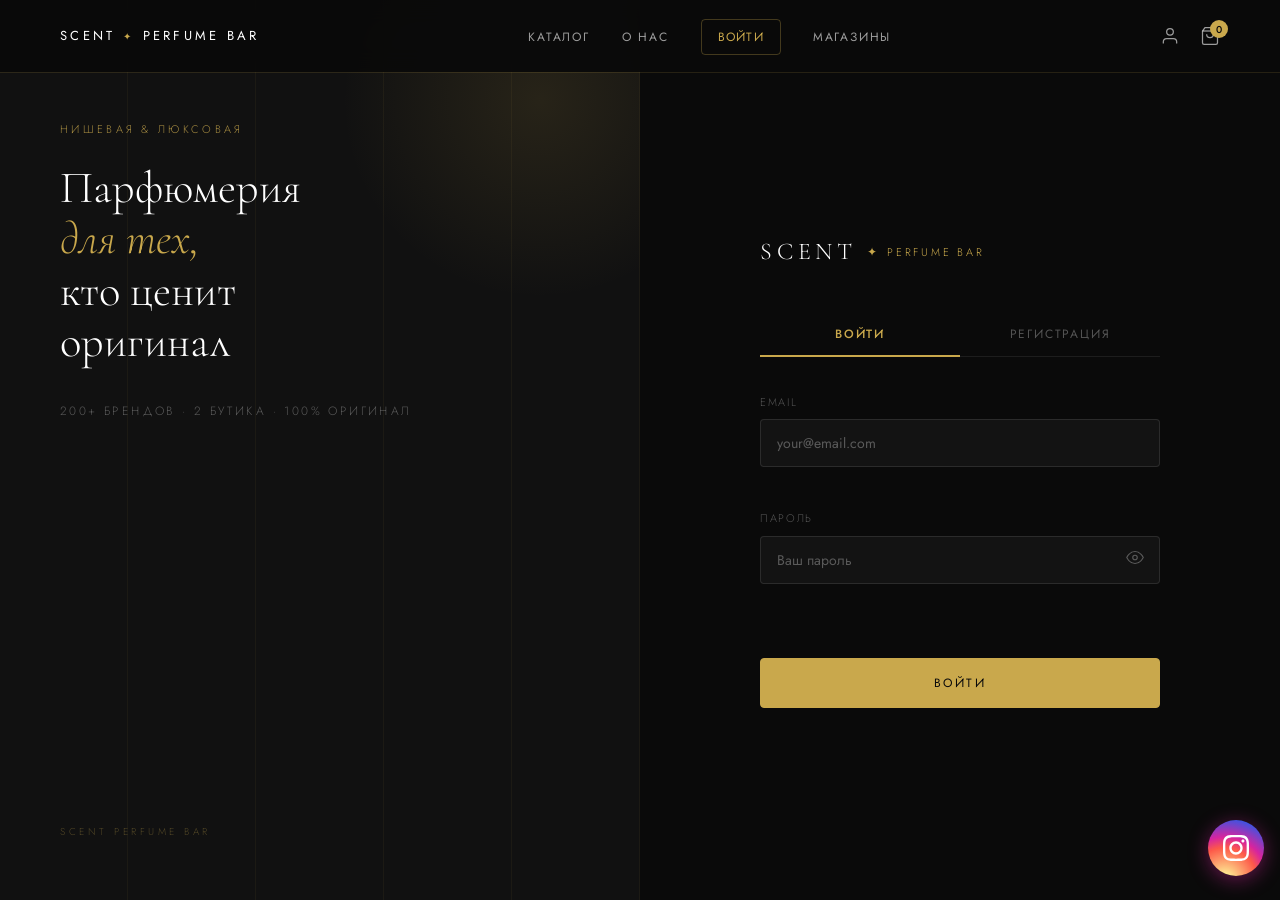
==== scent-perfume/account.html @ 1f299391 "Add files via upload" ====
<!DOCTYPE html>
<html lang="ru">
<head>
  <meta charset="UTF-8" />
  <meta name="viewport" content="width=device-width, initial-scale=1.0" />
  <title>Личный кабинет — Scent Perfume Bar</title>
  <meta name="robots" content="noindex, nofollow" />

  <link rel="icon" type="image/png" href="assets/logo-icon.png" />
  <link rel="icon" type="image/svg+xml" href="assets/favicon.svg" />
  <meta name="theme-color" content="#0a0a0a" />

  <link rel="preconnect" href="https://fonts.googleapis.com" />
  <link rel="preconnect" href="https://fonts.gstatic.com" crossorigin />
  <link href="https://fonts.googleapis.com/css2?family=Cormorant+Garamond:ital,wght@0,300;0,400;0,500;1,300;1,400&family=Jost:wght@200;300;400;500&display=swap" rel="stylesheet" />

  <link rel="stylesheet" href="css/style.css" />
  <link rel="stylesheet" href="css/cart.css" />
  <link rel="stylesheet" href="css/auth.css" />
  <link rel="stylesheet" href="css/insta-float.css" />
  <link rel="stylesheet" href="css/wa-popup.css" />
</head>
<body ontouchstart="">

  <header class="header scrolled" id="header">
        <nav class="nav container">
      <a href="index.html" class="nav__logo">
        <span class="nav__logo-text">SCENT</span>
        <span class="nav__logo-dot">✦</span>
        <span class="nav__logo-text">PERFUME BAR</span>
      </a>
      <ul class="nav__links" id="navLinks">
        <li><a href="catalog.html" class="nav__link">Каталог</a></li>
        <li><a href="index.html#about" class="nav__link">О нас</a></li>
        <li><a href="index.html#stores" class="nav__link">Магазины</a></li>
      </ul>
      <div class="nav__actions">
        <a href="login.html" class="nav__profile" id="navProfile" aria-label="Профиль">
          <svg width="20" height="20" viewBox="0 0 24 24" fill="none" stroke="currentColor" stroke-width="1.5"><path d="M20 21v-2a4 4 0 00-4-4H8a4 4 0 00-4 4v2"/><circle cx="12" cy="7" r="4"/></svg>
        </a>
        <a href="cart.html" class="nav__cart" aria-label="Корзина">
          <svg width="20" height="20" viewBox="0 0 24 24" fill="none" stroke="currentColor" stroke-width="1.5"><path d="M6 2L3 6v14a2 2 0 002 2h14a2 2 0 002-2V6l-3-4z"/><line x1="3" y1="6" x2="21" y2="6"/><path d="M16 10a4 4 0 01-8 0"/></svg>
          <span class="nav__cart-count" id="cartCount">0</span>
        </a>
        <button class="nav__burger" id="navBurger" aria-label="Открыть меню">
          <span></span><span></span><span></span>
        </button>
      </div>
    </nav>
  </header>
  <div class="nav__overlay" id="navOverlay"></div>
  <div class="nav__drawer" id="navDrawer">
    <div class="nav__drawer-handle"></div>
    <ul class="nav__drawer-links">
      <li><a href="catalog.html" class="nav__drawer-link">Каталог</a></li>
      <li><a href="index.html#about" class="nav__drawer-link">О нас</a></li>
      <li><a href="index.html#stores" class="nav__drawer-link">Магазины</a></li>
      <li><a href="login.html" class="nav__drawer-link" id="drawerProfile">Войти</a></li>
      <li><a href="cart.html" class="nav__drawer-link nav__drawer-cart">Корзина <span class="nav__cart-count nav__cart-count--drawer" id="cartCount">0</span></a></li>
    </ul>
  </div>

  <main>
    <section class="page-hero">
      <div class="container">
        <p class="section__eyebrow">Мой профиль</p>
        <h1 class="page-hero__title" id="accountTitle">Личный кабинет</h1>
      </div>
    </section>

    <section class="account-section">
      <div class="container">
        <div class="account-layout">

          <!-- SIDEBAR -->
          <aside class="account-sidebar">
            <div class="account-avatar">
              <div class="account-avatar__icon">
                <svg width="32" height="32" viewBox="0 0 24 24" fill="none" stroke="currentColor" stroke-width="1">
                  <path d="M20 21v-2a4 4 0 00-4-4H8a4 4 0 00-4 4v2"/>
                  <circle cx="12" cy="7" r="4"/>
                </svg>
              </div>
              <div>
                <p class="account-avatar__name" id="sidebarName">...</p>
                <p class="account-avatar__email" id="sidebarEmail">...</p>
              </div>
            </div>

            <nav class="account-nav">
              <button class="account-nav__link account-nav__link--active" data-section="orders">
                <svg width="16" height="16" viewBox="0 0 24 24" fill="none" stroke="currentColor" stroke-width="1.5"><path d="M6 2L3 6v14a2 2 0 002 2h14a2 2 0 002-2V6l-3-4z"/><line x1="3" y1="6" x2="21" y2="6"/><path d="M16 10a4 4 0 01-8 0"/></svg>
                Мои заказы
              </button>
              <button class="account-nav__link" data-section="profile">
                <svg width="16" height="16" viewBox="0 0 24 24" fill="none" stroke="currentColor" stroke-width="1.5"><path d="M20 21v-2a4 4 0 00-4-4H8a4 4 0 00-4 4v2"/><circle cx="12" cy="7" r="4"/></svg>
                Профиль
              </button>
            </nav>

            <button class="account-logout" id="logoutBtn">
              <svg width="16" height="16" viewBox="0 0 24 24" fill="none" stroke="currentColor" stroke-width="1.5"><path d="M9 21H5a2 2 0 01-2-2V5a2 2 0 012-2h4"/><polyline points="16 17 21 12 16 7"/><line x1="21" y1="12" x2="9" y2="12"/></svg>
              Выйти
            </button>
          </aside>

          <!-- MAIN CONTENT -->
          <div class="account-content">

            <!-- ORDERS SECTION -->
            <div class="account-section-block" id="sectionOrders">
              <h2 class="account-section__title">История заказов</h2>
              <div id="ordersList">
                <div class="account-loading">
                  <div class="catalog-loading__spinner"></div>
                  <p>Загружаем заказы...</p>
                </div>
              </div>
            </div>

            <!-- PROFILE SECTION -->
            <div class="account-section-block" id="sectionProfile" style="display:none">
              <h2 class="account-section__title">Личные данные</h2>

              <div class="form-group">
                <label class="form-label" for="profileName">Имя</label>
                <input type="text" id="profileName" class="form-input" maxlength="60" />
              </div>
              <div class="form-group">
                <label class="form-label" for="profilePhone">Телефон</label>
                <input type="tel" id="profilePhone" class="form-input" placeholder="+7 (___) ___-__-__" maxlength="18" />
              </div>
              <div class="form-group">
                <label class="form-label">Email</label>
                <input type="email" id="profileEmail" class="form-input" disabled style="opacity:.5;cursor:not-allowed" />
                <span style="font-size:.75rem;color:var(--white-30);margin-top:4px;display:block">Email нельзя изменить</span>
              </div>

              <span class="form-error" id="profileError" style="margin-bottom:12px;display:block"></span>
              <button class="btn btn--gold" id="saveProfileBtn">Сохранить</button>
              <span class="profile-saved" id="profileSaved" style="display:none">✓ Сохранено</span>
            </div>

          </div>
        </div>
      </div>
    </section>
  </main>

  <footer class="footer">
    <div class="container">
      <div class="footer__bottom">
        <p>© 2025 Scent Perfume Bar · Scent Perfume Bar.</p>
      </div>
    </div>
  </footer>

  <script src="js/body-lock.js"></script>
  <script src="js/api.js"></script>
  <script src="js/main.js"></script>
  <script src="js/auth.js"></script>
  <script src="js/account.js"></script>
  <script src="js/insta-float.js"></script>
  <script src="js/wa-popup.js"></script>
</body>
</html>
---- scent-perfume/css/style.css ----
/* =============================================
   SCENT PERFUME BAR — Main Styles
   Mobile-First | Luxury Dark Theme
   ============================================= */

/* === CSS VARIABLES === */
:root {
  --black: #0a0a0a;
  --black-soft: #111111;
  --black-mid: #1a1a1a;
  --black-light: #242424;
  --gold: #c9a84c;
  --gold-light: #e2c275;
  --gold-pale: #f5e9c8;
  --gold-dim: rgba(201, 168, 76, 0.15);
  --white: #ffffff;
  --white-90: rgba(255,255,255,0.9);
  --white-60: rgba(255,255,255,0.6);
  --white-30: rgba(255,255,255,0.3);
  --white-10: rgba(255,255,255,0.07);

  --font-display: 'Cormorant Garamond', Georgia, serif;
  --font-body: 'Jost', sans-serif;

  --radius-sm: 4px;
  --radius-md: 8px;
  --radius-lg: 16px;

  --transition: 0.4s cubic-bezier(0.25, 0.46, 0.45, 0.94);
  --transition-fast: 0.2s ease;
  --container: 1200px;
  --section-gap: 100px;
}

/* === RESET === */
*, *::before, *::after { 
  box-sizing: border-box; 
  margin: 0; 
  padding: 0; 
  /* Убирает синий/серый фон при клике на мобилках для ВСЕХ элементов */
  -webkit-tap-highlight-color: transparent; 
}
html { scroll-behavior: smooth; font-size: 16px; }
body {
  background: var(--black);
  color: var(--white);
  font-family: var(--font-body);
  font-weight: 300;
  line-height: 1.7;
  overflow-x: hidden;
}
img { max-width: 100%; display: block; }
a { color: inherit; text-decoration: none; }
ul { list-style: none; }
button { background: none; border: none; cursor: pointer; font-family: inherit; outline: none; }

/* === CONTAINER === */
.container {
  width: 100%;
  max-width: var(--container);
  margin: 0 auto;
  padding: 0 20px;
}

/* === SECTION === */
.section { padding: var(--section-gap) 0; }
.section__eyebrow {
  font-family: var(--font-body);
  font-size: 11px;
  letter-spacing: 0.3em;
  text-transform: uppercase;
  color: var(--gold);
  margin-bottom: 16px;
  font-weight: 400;
}
.section__title {
  font-family: var(--font-display);
  font-size: clamp(2rem, 5vw, 3.5rem);
  font-weight: 300;
  line-height: 1.15;
  color: var(--white);
  margin-bottom: 32px;
}
.section__title em {
  font-style: italic;
  color: var(--gold-light);
}
.section__header { text-align: center; margin-bottom: 56px; }
.section__footer { text-align: center; margin-top: 56px; }

/* === REVEAL ANIMATION === */
.reveal {
  opacity: 0;
  transform: translateY(30px);
  transition: opacity 0.7s ease, transform 0.7s ease;
}
.reveal.visible {
  opacity: 1;
  transform: none;
}
/* На мобильных — сразу показываем всё без анимации.
   Это устраняет баг когда кнопки не нажимаются до скролла. */
@media (max-width: 900px) {
  .reveal {
    opacity: 1 !important;
    transform: none !important;
    transition: none !important;
  }
}

/* === BUTTONS === */
.btn {
  display: inline-flex;
  align-items: center;
  gap: 8px;
  padding: 14px 32px;
  font-family: var(--font-body);
  font-size: 13px;
  letter-spacing: 0.15em;
  text-transform: uppercase;
  font-weight: 400;
  border-radius: var(--radius-sm);
  transition: var(--transition);
  white-space: nowrap;
  cursor: pointer;
}
.btn--gold {
  background: var(--gold);
  color: var(--black);
  border: 1px solid var(--gold);
}
.btn--gold:hover {
  background: var(--gold-light);
  border-color: var(--gold-light);
  transform: translateY(-2px);
  box-shadow: 0 8px 32px rgba(201, 168, 76, 0.3);
}
.btn--outline {
  background: transparent;
  color: var(--white);
  border: 1px solid var(--white-30);
}
.btn--outline:hover {
  border-color: var(--gold);
  color: var(--gold);
  transform: translateY(-2px);
}
.btn--sm { padding: 10px 22px; font-size: 11px; }

/* =============================================
   HEADER / NAV
   ============================================= */
.header {
  position: fixed;
  top: 0; left: 0; right: 0;
  z-index: 100;
  transition: background var(--transition), box-shadow var(--transition);
}
.header.scrolled {
  background: rgba(10, 10, 10, 0.95);
  backdrop-filter: blur(12px);
  box-shadow: 0 1px 0 rgba(201, 168, 76, 0.15);
}
.nav {
  display: flex;
  align-items: center;
  justify-content: space-between;
  height: 72px;
  gap: 24px;
}
.nav__logo {
  display: flex;
  align-items: center;
  gap: 8px;
  font-family: var(--font-body);
  font-size: 13px;
  letter-spacing: 0.25em;
  font-weight: 400;
  color: var(--white);
  flex-shrink: 0;
}
.nav__logo-dot { color: var(--gold); font-size: 10px; }

/* Logo image in nav */
.nav__logo__img {
  height: 36px;
  width: auto;
  display: block;
}

.nav__links {
  display: none;
  align-items: center;
  gap: 32px;
  list-style: none;
}
.nav__link {
  font-size: 12px;
  letter-spacing: 0.15em;
  text-transform: uppercase;
  color: var(--white-60);
  transition: color var(--transition-fast);
  font-weight: 400;
}
.nav__link:hover { color: var(--gold); }

/* Nav actions (profile + cart + burger) */
.nav__actions {
  display: flex;
  align-items: center;
  gap: 20px;
}
.nav__profile {
  color: var(--white-60);
  transition: color var(--transition-fast);
  display: flex;
  align-items: center;
  touch-action: manipulation;
}
.nav__profile:hover { color: var(--gold); }
.nav__cart {
  position: relative;
  color: var(--white-60);
  transition: color var(--transition-fast);
  display: flex;
  touch-action: manipulation;
}
.nav__cart:hover { color: var(--gold); }
.nav__cart-count {
  position: absolute;
  top: -6px; right: -8px;
  background: var(--gold);
  color: var(--black);
  font-size: 10px;
  font-weight: 500;
  width: 18px; height: 18px;
  border-radius: 50%;
  display: flex;
  align-items: center;
  justify-content: center;
  transition: transform 0.2s;
}
.nav__cart-count.bump { transform: scale(1.4); }
.nav__cart-count--drawer {
  position: static;
  display: inline-flex;
  margin-left: 8px;
}

/* Burger */
.nav__burger {
  display: flex;
  flex-direction: column;
  gap: 5px;
  padding: 4px;
  touch-action: manipulation;
}
.nav__burger span {
  display: block;
  width: 24px;
  height: 1px;
  background: var(--white);
  transition: var(--transition-fast);
}
.nav__burger.active span:nth-child(1) { transform: rotate(45deg) translate(4px, 4px); }
.nav__burger.active span:nth-child(2) { opacity: 0; }
.nav__burger.active span:nth-child(3) { transform: rotate(-45deg) translate(4px, -4px); }

/* Desktop: show links, hide burger */
@media (min-width: 900px) {
  .nav__links { display: flex; }
  .nav__burger { display: none; }
}

/* ---- Mobile Drawer (снизу) ---- */
.nav__overlay {
  position: fixed;
  inset: 0;
  background: rgba(0,0,0,0.6);
  z-index: 199;
  /* backdrop-filter убран — на iOS вызывал перехват тач-событий даже при pointer-events:none */
}

.nav__drawer {
  position: fixed;
  bottom: 0; left: 0; right: 0;
  background: var(--black-light);
  border-radius: 20px 20px 0 0;
  z-index: 200;
  padding: 12px 24px 40px;
  /* Скрыт по умолчанию — за нижней границей экрана */
  transform: translateY(110%);
  visibility: hidden;
  transition: transform 0.35s cubic-bezier(0.32,0.72,0,1),
              visibility 0s linear 0.35s;
  will-change: transform;
}
.nav__drawer.open {
  transform: translateY(0);
  visibility: visible;
  transition: transform 0.35s cubic-bezier(0.32,0.72,0,1),
              visibility 0s linear 0s;
}

/* Overlay — display:none надёжнее чем visibility:hidden на iOS */
.nav__overlay {
  display: none;
}
.nav__overlay.open {
  display: block;
  animation: overlayFadeIn 0.3s ease forwards;
}
@keyframes overlayFadeIn {
  from { opacity: 0; }
  to   { opacity: 1; }
}

/* Десктоп: всё скрыто */
@media (min-width: 900px) {
  .nav__overlay { display: none !important; }
  .nav__drawer  { display: none !important; }
  .nav__burger  { display: none !important; }
}

/* Мобиль */
@media (max-width: 899px) {
  .nav__links { display: none !important; }
}

.nav__drawer-handle {
  width: 40px; height: 4px;
  background: var(--white-30);
  border-radius: 2px;
  margin: 0 auto 24px;
}
.nav__drawer-links {
  list-style: none;
  display: flex;
  flex-direction: column;
  gap: 0;
}
.nav__drawer-link {
  display: flex;
  align-items: center;
  padding: 14px 0;
  font-size: 17px;
  letter-spacing: 0.06em;
  color: var(--white-60);
  border-bottom: 1px solid rgba(255,255,255,0.06);
  transition: color var(--transition-fast);
  touch-action: manipulation;
}
.nav__drawer-link:hover, .nav__drawer-link:active { color: var(--gold); }
.nav__drawer-cart { color: var(--white); font-weight: 500; border-bottom: none; margin-top: 4px; }

/* =============================================
   HERO
   ============================================= */
.hero {
  position: relative;
  min-height: 100svh;
  display: flex;
  align-items: center;
  overflow: hidden;
}
.hero__bg {
  position: absolute;
  inset: 0;
  background: radial-gradient(ellipse 80% 60% at 60% 40%, #1a1508 0%, var(--black) 70%);
}
.hero__gradient {
  position: absolute;
  inset: 0;
  background: 
    radial-gradient(circle at 20% 80%, rgba(201,168,76,0.05) 0%, transparent 50%),
    radial-gradient(circle at 80% 20%, rgba(201,168,76,0.04) 0%, transparent 40%);
}
.hero__particles {
  position: absolute;
  inset: 0;
  overflow: hidden;
  pointer-events: none; /* частицы не перехватывают тач/клик по кнопкам */
}
.particle {
  position: absolute;
  width: 1px;
  height: 1px;
  background: var(--gold);
  border-radius: 50%;
  opacity: 0;
  animation: floatParticle linear infinite;
}
@keyframes floatParticle {
  0% { opacity: 0; transform: translateY(0) scale(0); }
  10% { opacity: 0.6; transform: translateY(-10px) scale(1); }
  90% { opacity: 0.2; }
  100% { opacity: 0; transform: translateY(-100px) scale(0); }
}
.hero__content {
  position: relative;
  z-index: 2;
  padding-top: 72px;
}
.hero__eyebrow {
  font-size: 11px;
  letter-spacing: 0.35em;
  text-transform: uppercase;
  color: var(--gold);
  font-weight: 400;
  margin-bottom: 24px;
}
.hero__title {
  font-family: var(--font-display);
  font-size: clamp(3rem, 10vw, 7.5rem);
  font-weight: 300;
  line-height: 1.05;
  color: var(--white);
  margin-bottom: 28px;
}
.hero__title em {
  font-style: italic;
  color: var(--gold-light);
  display: block;
}
.hero__subtitle {
  font-size: clamp(0.9rem, 2vw, 1.1rem);
  color: var(--white-60);
  margin-bottom: 48px;
  font-weight: 300;
  max-width: 400px;
}
.hero__actions {
  display: flex;
  flex-wrap: wrap;
  gap: 16px;
  margin-bottom: 64px;
}
.hero__brands {
  display: flex;
  flex-wrap: wrap;
  align-items: center;
  gap: 12px;
  font-size: 11px;
  letter-spacing: 0.2em;
  color: var(--white-30);
  text-transform: uppercase;
}
.hero__brands .dot { color: var(--gold); opacity: 0.5; }

/* Scroll indicator */
.hero__scroll {
  position: absolute;
  bottom: 40px;
  left: 50%;
  transform: translateX(-50%);
  display: flex;
  flex-direction: column;
  align-items: center;
  gap: 12px;
  z-index: 2;
}
.hero__scroll span {
  font-size: 10px;
  letter-spacing: 0.25em;
  text-transform: uppercase;
  color: var(--white-30);
  writing-mode: vertical-rl;
}
.hero__scroll-line {
  width: 1px;
  height: 60px;
  background: linear-gradient(to bottom, var(--gold), transparent);
  animation: scrollLine 2s ease-in-out infinite;
}
@keyframes scrollLine {
  0%, 100% { opacity: 0.3; transform: scaleY(0.6); }
  50% { opacity: 1; transform: scaleY(1); }
}

/* =============================================
   ABOUT
   ============================================= */
.about { background: var(--black-soft); }
.about__grid {
  display: grid;
  grid-template-columns: 1fr;
  gap: 60px;
}
.about__desc {
  font-size: 1.05rem;
  color: var(--white-60);
  margin-bottom: 40px;
  max-width: 500px;
}
.about__stats {
  display: flex;
  gap: 40px;
}
.about__stat strong {
  display: block;
  font-family: var(--font-display);
  font-size: 2.5rem;
  font-weight: 300;
  color: var(--gold-light);
  line-height: 1;
}
.about__stat span {
  font-size: 12px;
  letter-spacing: 0.15em;
  text-transform: uppercase;
  color: var(--white-30);
}
.about__visual {
  display: flex;
  flex-direction: column;
  gap: 16px;
}
.about__card {
  background: var(--black-mid);
  border: 1px solid rgba(201,168,76,0.1);
  border-radius: var(--radius-md);
  padding: 28px;
  transition: var(--transition);
  position: relative;
  overflow: hidden;
}
.about__card::before {
  content: '';
  position: absolute;
  top: 0; left: 0;
  width: 2px; height: 100%;
  background: var(--gold);
  opacity: 0;
  transition: opacity var(--transition);
}
.about__card:hover { border-color: rgba(201,168,76,0.25); transform: translateX(4px); }
.about__card:hover::before { opacity: 1; }
.about__card-icon {
  font-size: 20px;
  color: var(--gold);
  margin-bottom: 12px;
  display: block;
}
.about__card h3 {
  font-family: var(--font-display);
  font-size: 1.3rem;
  font-weight: 400;
  color: var(--white);
  margin-bottom: 8px;
}
.about__card p { font-size: 0.9rem; color: var(--white-60); line-height: 1.6; }

@media (min-width: 900px) {
  .about__grid { grid-template-columns: 1fr 1fr; align-items: center; }
}

/* =============================================
   CATALOG PREVIEW
   ============================================= */
.catalog-preview { background: var(--black); }
.catalog-tabs {
  display: flex;
  justify-content: center;
  gap: 8px;
  margin-bottom: 48px;
  flex-wrap: wrap;
}
.tab-btn {
  padding: 10px 28px;
  font-size: 12px;
  letter-spacing: 0.15em;
  text-transform: uppercase;
  color: var(--white-60);
  border: 1px solid var(--white-10);
  border-radius: var(--radius-sm);
  transition: var(--transition-fast);
}
.tab-btn:hover { color: var(--gold); border-color: rgba(201,168,76,0.3); }
.tab-btn--active {
  background: var(--gold);
  color: var(--black);
  border-color: var(--gold);
}

/* Product grid */
.products__grid {
  display: grid;
  grid-template-columns: repeat(auto-fill, minmax(260px, 1fr));
  gap: 24px;
}

/* Product Card */
.product__card {
  background: var(--black-mid);
  border: 1px solid rgba(255,255,255,0.06);
  border-radius: var(--radius-md);
  overflow: hidden;
  transition: var(--transition);
  cursor: pointer;
}
.product__card:hover {
  border-color: rgba(201,168,76,0.25);
  transform: translateY(-6px);
  box-shadow: 0 20px 60px rgba(0,0,0,0.5);
}
.product__image-wrap {
  position: relative;
  aspect-ratio: 3/4;
  background: var(--black-light);
  overflow: hidden;
}
.product__image-wrap img {
  width: 100%; height: 100%;
  object-fit: cover;
  transition: transform 0.6s ease;
}
.product__card:hover .product__image-wrap img { transform: scale(1.05); }
.product__badge {
  position: absolute;
  top: 14px; left: 14px;
  background: var(--gold);
  color: var(--black);
  font-size: 9px;
  letter-spacing: 0.15em;
  text-transform: uppercase;
  padding: 4px 10px;
  border-radius: 2px;
  font-weight: 500;
}
.product__placeholder {
  width: 100%; height: 100%;
  display: flex;
  flex-direction: column;
  align-items: center;
  justify-content: center;
  gap: 12px;
  color: var(--white-30);
}
.product__placeholder svg { opacity: 0.3; }
.product__placeholder span { font-size: 11px; letter-spacing: 0.2em; }
.product__info { padding: 20px; }
.product__brand {
  font-size: 10px;
  letter-spacing: 0.25em;
  text-transform: uppercase;
  color: var(--gold);
  margin-bottom: 6px;
}
.product__name {
  font-family: var(--font-display);
  font-size: 1.25rem;
  font-weight: 400;
  color: var(--white);
  margin-bottom: 8px;
  line-height: 1.3;
}
.product__notes {
  font-size: 0.8rem;
  color: var(--white-30);
  margin-bottom: 16px;
  font-style: italic;
}
.product__footer {
  display: flex;
  align-items: center;
  justify-content: space-between;
  gap: 12px;
}
.product__price {
  font-family: var(--font-display);
  font-size: 1.5rem;
  font-weight: 300;
  color: var(--gold-light);
}
.product__price span {
  font-size: 0.75rem;
  color: var(--white-30);
  font-family: var(--font-body);
  font-weight: 300;
}
.product__order-btn {
  padding: 10px 20px;
  font-size: 11px;
  letter-spacing: 0.12em;
  text-transform: uppercase;
  background: var(--gold-dim);
  color: var(--gold-light);
  border: 1px solid rgba(201,168,76,0.3);
  border-radius: var(--radius-sm);
  transition: var(--transition-fast);
  white-space: nowrap;
  cursor: pointer;
  font-family: var(--font-body);
}
.product__order-btn:hover {
  background: var(--gold);
  color: var(--black);
  border-color: var(--gold);
}

/* =============================================
   STORES
   ============================================= */
.stores { background: var(--black-soft); }
.stores__grid {
  display: grid;
  grid-template-columns: 1fr;
  gap: 24px;
}
.store__card {
  background: var(--black-mid);
  border: 1px solid rgba(201,168,76,0.1);
  border-radius: var(--radius-lg);
  padding: 40px;
  display: flex;
  gap: 32px;
  transition: var(--transition);
}
.store__card:hover {
  border-color: rgba(201,168,76,0.3);
  box-shadow: 0 0 60px rgba(201,168,76,0.05);
}
.store__number {
  font-family: var(--font-display);
  font-size: 4rem;
  font-weight: 300;
  color: rgba(201,168,76,0.15);
  line-height: 1;
  flex-shrink: 0;
  min-width: 60px;
}
.store__name {
  font-family: var(--font-display);
  font-size: 1.8rem;
  font-weight: 400;
  color: var(--white);
  margin-bottom: 4px;
}
.store__city {
  font-size: 11px;
  letter-spacing: 0.25em;
  text-transform: uppercase;
  color: var(--gold);
  margin-bottom: 24px;
}
.store__details {
  display: flex;
  flex-direction: column;
  gap: 14px;
  margin-bottom: 28px;
}
.store__details li {
  display: flex;
  align-items: flex-start;
  gap: 10px;
  font-size: 0.9rem;
  color: var(--white-60);
}
.store__details li svg {
  flex-shrink: 0;
  color: var(--gold);
  margin-top: 2px;
}
.store__details a:hover { color: var(--gold); }
.store__actions { display: flex; gap: 12px; flex-wrap: wrap; }

@media (min-width: 768px) {
  .stores__grid { grid-template-columns: 1fr 1fr; }
}

/* =============================================
   DELIVERY
   ============================================= */
.delivery {
  background: var(--black);
  border-top: 1px solid rgba(201,168,76,0.08);
  border-bottom: 1px solid rgba(201,168,76,0.08);
}
.delivery__inner {
  display: flex;
  flex-direction: column;
  gap: 48px;
  align-items: flex-start;
}
.delivery__text p {
  color: var(--white-60);
  max-width: 460px;
  margin-bottom: 32px;
}
.delivery__carriers {
  display: flex;
  gap: 32px;
  flex-wrap: wrap;
}
.carrier {
  display: flex;
  flex-direction: column;
  gap: 4px;
}
.carrier__name {
  font-family: var(--font-display);
  font-size: 1.5rem;
  font-weight: 300;
  color: var(--gold-light);
}
.carrier__desc {
  font-size: 11px;
  letter-spacing: 0.1em;
  color: var(--white-30);
  text-transform: uppercase;
}

@media (min-width: 768px) {
  .delivery__inner { flex-direction: row; align-items: center; justify-content: space-between; }
}

/* =============================================
   CONTACTS
   ============================================= */
.contacts { background: var(--black-soft); }
.contacts__grid {
  display: grid;
  grid-template-columns: 1fr;
  gap: 32px;
  max-width: 800px;
  margin: 0 auto;
}
.contact__block {
  background: var(--black-mid);
  border: 1px solid rgba(201,168,76,0.1);
  border-radius: var(--radius-lg);
  padding: 40px;
  text-align: center;
  transition: var(--transition);
}
.contact__block:hover { border-color: rgba(201,168,76,0.3); }
.contact__label {
  font-size: 11px;
  letter-spacing: 0.2em;
  text-transform: uppercase;
  color: var(--gold);
  margin-bottom: 16px;
}
.contact__phone {
  display: block;
  font-family: var(--font-display);
  font-size: 2rem;
  font-weight: 300;
  color: var(--white);
  margin-bottom: 24px;
  transition: color var(--transition-fast);
}
.contact__phone:hover { color: var(--gold-light); }
.contact__links {
  display: flex;
  gap: 16px;
  justify-content: center;
}
.contact__icon-link {
  display: flex;
  align-items: center;
  gap: 8px;
  font-size: 12px;
  letter-spacing: 0.1em;
  text-transform: uppercase;
  color: var(--white-60);
  padding: 10px 20px;
  border: 1px solid var(--white-10);
  border-radius: var(--radius-sm);
  transition: var(--transition-fast);
}
.contact__icon-link:hover {
  color: var(--gold);
  border-color: rgba(201,168,76,0.3);
}

@media (min-width: 600px) {
  .contacts__grid { grid-template-columns: 1fr 1fr; }
}

/* =============================================
   FOOTER
   ============================================= */
.footer {
  background: var(--black-soft);
  border-top: 1px solid rgba(201,168,76,0.1);
  padding: 56px 0 32px;
}
.footer__top {
  display: flex;
  flex-direction: column;
  gap: 32px;
  margin-bottom: 48px;
}
.footer__logo {
  font-family: var(--font-body);
  font-size: 14px;
  letter-spacing: 0.25em;
  color: var(--white);
  margin-bottom: 8px;
}
.footer__tagline {
  font-size: 11px;
  letter-spacing: 0.15em;
  color: var(--white-30);
  text-transform: uppercase;
}
.footer__nav {
  display: flex;
  gap: 24px;
  flex-wrap: wrap;
}
.footer__nav a {
  font-size: 12px;
  letter-spacing: 0.12em;
  text-transform: uppercase;
  color: var(--white-30);
  transition: color var(--transition-fast);
}
.footer__nav a:hover { color: var(--gold); }
.footer__bottom {
  display: flex;
  flex-direction: column;
  gap: 4px;
  padding-top: 24px;
  border-top: 1px solid rgba(255,255,255,0.05);
}
.footer__bottom p {
  font-size: 11px;
  color: var(--white-30);
}

@media (min-width: 600px) {
  .footer__top { flex-direction: row; align-items: center; justify-content: space-between; }
  .footer__bottom { flex-direction: row; justify-content: space-between; }
}

/* =============================================
   FLOATING WHATSAPP
   ============================================= */
.whatsapp-float {
  position: fixed;
  bottom: 28px;
  right: 20px;
  z-index: 999;
  width: 56px;
  height: 56px;
  background: #25d366;
  border-radius: 50%;
  display: flex;
  align-items: center;
  justify-content: center;
  color: white;
  box-shadow: 0 4px 20px rgba(37, 211, 102, 0.4);
  transition: var(--transition);
}
.whatsapp-float:hover {
  transform: scale(1.1);
  box-shadow: 0 8px 32px rgba(37, 211, 102, 0.5);
}

/* =============================================
   MOBILE OPTIMIZATIONS
   ============================================= */

/* --- Touch improvements for ALL interactive elements --- */
a, button, [role="button"], input, select, textarea, label {
  -webkit-tap-highlight-color: transparent;
  touch-action: manipulation;
}
.btn {
  min-height: 44px;
  touch-action: manipulation;
}

/* --- Small phones (≤480px) --- */
@media (max-width: 480px) {
  :root { --section-gap: 64px; }

  /* Hero */
  .hero__title { font-size: clamp(2.6rem, 13vw, 4rem); }
  .hero__subtitle { font-size: 0.9rem; }
  .hero__actions { flex-direction: column; gap: 12px; }
  .hero__actions .btn { width: 100%; justify-content: center; min-height: 52px; font-size: 12px; }
  .hero__brands { gap: 8px; font-size: 10px; }

  /* About */
  .about__stats { gap: 24px; }
  .about__stat strong { font-size: 2rem; }
  .about__card { padding: 20px; }

  /* Catalog preview */
  .catalog-tabs { gap: 6px; }
  .tab-btn { padding: 8px 16px; font-size: 11px; }
  .products__grid { grid-template-columns: repeat(2, 1fr); gap: 10px; }
  .product__info { padding: 12px; }
  .product__name { font-size: 0.95rem; line-height: 1.2; }
  .product__brand { font-size: 9px; }
  .product__notes { display: none; }
  .product__footer { flex-direction: column; align-items: stretch; gap: 8px; }
  .product__order-btn { width: 100%; text-align: center; justify-content: center; min-height: 40px; }
  .product__price { font-size: 1.2rem; }

  /* Stores */
  .store__card { flex-direction: column; gap: 12px; padding: 24px 20px; }
  .store__number { font-size: 2.5rem; min-width: auto; }
  .store__name { font-size: 1.5rem; }
  .store__actions { gap: 8px; }
  .store__actions .btn { flex: 1; justify-content: center; font-size: 11px; padding: 10px 12px; }

  /* Contacts */
  .contact__block { padding: 28px 20px; }
  .contact__phone { font-size: 1.6rem; }
  .contact__links { flex-direction: column; gap: 10px; }
  .contact__icon-link { justify-content: center; width: 100%; min-height: 48px; }

  /* Footer */
  .footer__nav { gap: 16px; }
  .section__title { font-size: clamp(1.8rem, 9vw, 2.8rem); }
}

/* --- Medium phones (481–599px) --- */
@media (min-width: 481px) and (max-width: 599px) {
  .products__grid { grid-template-columns: repeat(2, 1fr); gap: 14px; }
  .store__card { padding: 28px; }
  .hero__actions .btn { min-height: 50px; }
}

/* --- Tablet (600–899px) --- */
@media (min-width: 600px) and (max-width: 899px) {
  .products__grid { grid-template-columns: repeat(2, 1fr); }
  .hero__title { font-size: clamp(3.5rem, 8vw, 6rem); }
  .store__card { padding: 32px; }
}

/* =============================================
   SCROLLBAR
   ============================================= */
::-webkit-scrollbar { width: 4px; }
::-webkit-scrollbar-track { background: var(--black); }
::-webkit-scrollbar-thumb { background: rgba(201,168,76,0.3); border-radius: 2px; }
::-webkit-scrollbar-thumb:hover { background: var(--gold); }

/* =============================================
   SELECTION
   ============================================= */
::selection { background: rgba(201,168,76,0.25); color: var(--white); }
---- scent-perfume/css/cart.css ----
/* =============================================
   CART & CHECKOUT STYLES
   ============================================= */

/* Reuse page-hero from catalog */
.page-hero {
  padding: 120px 0 56px;
  background: var(--black-soft);
  border-bottom: 1px solid rgba(201,168,76,0.08);
}
.page-hero__title {
  font-family: var(--font-display);
  font-size: clamp(2.2rem, 6vw, 4rem);
  font-weight: 300;
  color: var(--white);
  margin-bottom: 12px;
  line-height: 1.1;
}
.page-hero__sub {
  font-size: 0.9rem;
  color: var(--white-60);
}

/* =============================================
   CART SECTION
   ============================================= */
.cart-section { padding: 48px 0 100px; }

.cart-layout {
  display: grid;
  grid-template-columns: 1fr;
  gap: 32px;
  align-items: start;
}
@media (min-width: 900px) {
  .cart-layout { grid-template-columns: 1fr 360px; }
}

/* =============================================
   CART EMPTY
   ============================================= */
.cart-empty {
  text-align: center;
  padding: 100px 20px;
}
.cart-empty__icon {
  font-size: 3rem;
  color: var(--gold);
  margin-bottom: 24px;
  display: block;
  animation: pulse 3s ease-in-out infinite;
}
@keyframes pulse {
  0%, 100% { opacity: 0.4; transform: scale(1); }
  50% { opacity: 1; transform: scale(1.1); }
}
.cart-empty h2 {
  font-family: var(--font-display);
  font-size: 2rem;
  font-weight: 300;
  color: var(--white);
  margin-bottom: 12px;
}
.cart-empty p {
  color: var(--white-60);
  margin-bottom: 32px;
}

/* =============================================
   CART ITEMS
   ============================================= */
.cart-items {
  display: flex;
  flex-direction: column;
  gap: 1px;
  background: rgba(201,168,76,0.06);
  border: 1px solid rgba(201,168,76,0.1);
  border-radius: var(--radius-lg);
  overflow: hidden;
}

.cart-item {
  display: grid;
  grid-template-columns: 80px 1fr auto;
  gap: 20px;
  align-items: center;
  padding: 20px 24px;
  background: var(--black-mid);
  transition: background var(--transition-fast);
}
.cart-item:hover { background: var(--black-light); }

.cart-item__img {
  width: 80px;
  height: 80px;
  border-radius: var(--radius-sm);
  overflow: hidden;
  background: var(--black-light);
  flex-shrink: 0;
}
.cart-item__img img {
  width: 100%; height: 100%;
  object-fit: cover;
}
.cart-item__img-placeholder {
  width: 100%; height: 100%;
  display: flex;
  align-items: center;
  justify-content: center;
  color: var(--white-30);
  font-size: 20px;
}

.cart-item__info { min-width: 0; }
.cart-item__brand {
  font-size: 10px;
  letter-spacing: 0.2em;
  text-transform: uppercase;
  color: var(--gold);
  margin-bottom: 4px;
}
.cart-item__name {
  font-family: var(--font-display);
  font-size: 1.15rem;
  font-weight: 400;
  color: var(--white);
  margin-bottom: 4px;
  white-space: nowrap;
  overflow: hidden;
  text-overflow: ellipsis;
}
.cart-item__volume {
  font-size: 0.8rem;
  color: var(--white-30);
}

.cart-item__controls {
  display: flex;
  flex-direction: column;
  align-items: flex-end;
  gap: 12px;
  flex-shrink: 0;
}
.cart-item__price {
  font-family: var(--font-display);
  font-size: 1.3rem;
  font-weight: 300;
  color: var(--gold-light);
  white-space: nowrap;
}
.cart-item__qty {
  display: flex;
  align-items: center;
  gap: 0;
  border: 1px solid rgba(255,255,255,0.1);
  border-radius: var(--radius-sm);
  overflow: hidden;
}
.qty-btn {
  width: 32px; height: 32px;
  display: flex;
  align-items: center;
  justify-content: center;
  font-size: 18px;
  color: var(--white-60);
  transition: var(--transition-fast);
  font-family: var(--font-body);
}
.qty-btn:hover { background: rgba(201,168,76,0.15); color: var(--gold); }
.qty-value {
  width: 36px;
  text-align: center;
  font-size: 14px;
  color: var(--white);
  border-left: 1px solid rgba(255,255,255,0.08);
  border-right: 1px solid rgba(255,255,255,0.08);
  padding: 6px 0;
  font-family: var(--font-body);
}
.cart-item__remove {
  font-size: 11px;
  letter-spacing: 0.1em;
  text-transform: uppercase;
  color: var(--white-30);
  transition: color var(--transition-fast);
  cursor: pointer;
}
.cart-item__remove:hover { color: #e57373; }

@media (max-width: 480px) {
  .cart-item {
    grid-template-columns: 64px 1fr;
    grid-template-rows: auto auto;
    gap: 12px;
    padding: 16px;
  }
  .cart-item__img { width: 64px; height: 64px; }
  .cart-item__controls {
    grid-column: 1 / -1;
    flex-direction: row;
    justify-content: space-between;
    align-items: center;
  }
}

/* =============================================
   CART SUMMARY
   ============================================= */
.cart-summary {
  background: var(--black-mid);
  border: 1px solid rgba(201,168,76,0.12);
  border-radius: var(--radius-lg);
  padding: 32px;
  position: sticky;
  top: 88px;
}
.cart-summary__title {
  font-family: var(--font-display);
  font-size: 1.6rem;
  font-weight: 300;
  color: var(--white);
  margin-bottom: 24px;
  padding-bottom: 20px;
  border-bottom: 1px solid rgba(255,255,255,0.06);
}
.cart-summary__lines {
  display: flex;
  flex-direction: column;
  gap: 10px;
  margin-bottom: 20px;
}
.summary-line {
  display: flex;
  justify-content: space-between;
  align-items: flex-start;
  gap: 12px;
  font-size: 0.875rem;
  color: var(--white-60);
}
.summary-line span:last-child {
  color: var(--white);
  white-space: nowrap;
  font-family: var(--font-display);
  font-size: 1rem;
  font-weight: 300;
}
.cart-summary__total {
  display: flex;
  justify-content: space-between;
  align-items: baseline;
  padding: 20px 0;
  border-top: 1px solid rgba(201,168,76,0.15);
  border-bottom: 1px solid rgba(201,168,76,0.15);
  margin-bottom: 20px;
  font-size: 0.9rem;
  letter-spacing: 0.1em;
  text-transform: uppercase;
  color: var(--white-60);
}
.cart-summary__total span:last-child {
  font-family: var(--font-display);
  font-size: 1.8rem;
  font-weight: 300;
  color: var(--gold-light);
  text-transform: none;
  letter-spacing: 0;
}
.cart-summary__note {
  font-size: 0.8rem;
  color: var(--white-30);
  margin-bottom: 24px;
  line-height: 1.5;
}
.cart-summary__btn {
  width: 100%;
  justify-content: center;
  margin-bottom: 12px;
}
.cart-summary__clear {
  width: 100%;
  text-align: center;
  font-size: 11px;
  letter-spacing: 0.1em;
  text-transform: uppercase;
  color: var(--white-30);
  padding: 8px;
  margin-top: 8px;
  transition: color var(--transition-fast);
  cursor: pointer;
  font-family: var(--font-body);
}
.cart-summary__clear:hover { color: #e57373; }

/* =============================================
   CHECKOUT
   ============================================= */
.checkout-section { padding: 48px 0 100px; }

/* Steps indicator */
.checkout-steps {
  display: flex;
  align-items: center;
  justify-content: center;
  gap: 0;
  margin-bottom: 48px;
  flex-wrap: nowrap;
}
.checkout-step {
  display: flex;
  flex-direction: column;
  align-items: center;
  gap: 6px;
  opacity: 0.3;
  transition: opacity var(--transition);
}
.checkout-step--active { opacity: 1; }
.checkout-step--done { opacity: 0.7; }
.step-num {
  width: 36px; height: 36px;
  border: 1px solid rgba(201,168,76,0.3);
  border-radius: 50%;
  display: flex;
  align-items: center;
  justify-content: center;
  font-size: 13px;
  color: var(--white-60);
  font-family: var(--font-body);
}
.checkout-step--active .step-num {
  background: var(--gold);
  border-color: var(--gold);
  color: var(--black);
  font-weight: 500;
}
.checkout-step--done .step-num {
  background: rgba(201,168,76,0.15);
  border-color: var(--gold);
  color: var(--gold);
}
.step-label {
  font-size: 11px;
  letter-spacing: 0.1em;
  text-transform: uppercase;
  color: var(--white-30);
}
.checkout-step--active .step-label { color: var(--gold); }
.checkout-step__line {
  flex: 1;
  height: 1px;
  background: rgba(201,168,76,0.15);
  min-width: 40px;
  max-width: 80px;
  margin-bottom: 22px;
}

/* Layout */
.checkout-layout {
  display: grid;
  grid-template-columns: 1fr;
  gap: 32px;
  align-items: start;
}
@media (min-width: 900px) {
  .checkout-layout { grid-template-columns: 1fr 360px; }
}

/* Form wrap */
.checkout-form-wrap {
  background: var(--black-mid);
  border: 1px solid rgba(201,168,76,0.1);
  border-radius: var(--radius-lg);
  padding: 40px;
}
.checkout-step-form__title {
  font-family: var(--font-display);
  font-size: 1.8rem;
  font-weight: 300;
  color: var(--white);
  margin-bottom: 32px;
}

/* Form elements */
.form-group {
  margin-bottom: 24px;
}
.form-label {
  display: block;
  font-size: 11px;
  letter-spacing: 0.2em;
  text-transform: uppercase;
  color: var(--gold);
  margin-bottom: 10px;
  font-weight: 400;
}
.req { color: rgba(201,168,76,0.5); }
.form-input {
  width: 100%;
  font-size: 16px; /* prevents iOS auto-zoom */
  background: var(--black-light);
  border: 1px solid rgba(255,255,255,0.08);
  border-radius: var(--radius-sm);
  padding: 14px 16px;
  color: var(--white);
  font-family: var(--font-body);
  font-size: 0.95rem;
  font-weight: 300;
  outline: none;
  transition: border-color var(--transition-fast);
  -webkit-appearance: none;
  appearance: none;
}
.form-input::placeholder { color: var(--white-30); }
.form-input:focus { border-color: rgba(201,168,76,0.5); }
.form-input.error { border-color: #e57373; }
.form-textarea { resize: vertical; min-height: 90px; }

.form-error {
  display: block;
  font-size: 12px;
  color: #e57373;
  margin-top: 6px;
  min-height: 16px;
}
.form-next-btn { width: 100%; justify-content: center; margin-top: 8px; }
.form-row {
  display: flex;
  gap: 12px;
  margin-top: 8px;
}
.form-row .btn { flex: 1; justify-content: center; }

/* Delivery options */
.delivery-options {
  display: flex;
  flex-direction: column;
  gap: 12px;
  margin-bottom: 28px;
}
.delivery-option input { display: none; }
.delivery-option__card {
  display: flex;
  align-items: center;
  gap: 16px;
  padding: 18px 20px;
  border: 1px solid rgba(255,255,255,0.08);
  border-radius: var(--radius-md);
  cursor: pointer;
  transition: var(--transition-fast);
}
.delivery-option__card:hover { border-color: rgba(201,168,76,0.3); }
.delivery-option input:checked + .delivery-option__card {
  border-color: var(--gold);
  background: var(--gold-dim);
}
.delivery-option__icon {
  color: var(--gold);
  flex-shrink: 0;
}
.delivery-option__card strong {
  display: block;
  font-size: 0.95rem;
  color: var(--white);
  margin-bottom: 2px;
  font-weight: 400;
}
.delivery-option__card p {
  font-size: 0.8rem;
  color: var(--white-30);
}

/* Store select */
.store-select {
  display: flex;
  flex-direction: column;
  gap: 10px;
}
.store-select__opt {
  display: flex;
  align-items: center;
  gap: 12px;
  cursor: pointer;
  font-size: 0.9rem;
  color: var(--white-60);
}
.store-select__opt input { accent-color: var(--gold); width: 16px; height: 16px; }

/* Checkout summary */
.checkout-summary {
  background: var(--black-mid);
  border: 1px solid rgba(201,168,76,0.12);
  border-radius: var(--radius-lg);
  padding: 32px;
  position: sticky;
  top: 88px;
}
.checkout-summary-item {
  display: flex;
  justify-content: space-between;
  align-items: flex-start;
  gap: 12px;
  padding: 12px 0;
  border-bottom: 1px solid rgba(255,255,255,0.05);
  font-size: 0.875rem;
}
.checkout-summary-item__name {
  color: var(--white-60);
  line-height: 1.4;
}
.checkout-summary-item__name small {
  display: block;
  font-size: 0.75rem;
  color: var(--white-30);
  margin-top: 2px;
}
.checkout-summary-item__price {
  font-family: var(--font-display);
  font-size: 1rem;
  font-weight: 300;
  color: var(--white);
  white-space: nowrap;
}

/* Success state */
.checkout-success {
  text-align: center;
  padding: 20px 0;
}
.success-icon {
  font-size: 3.5rem;
  color: var(--gold);
  margin-bottom: 24px;
  animation: successPop 0.5s cubic-bezier(0.34, 1.56, 0.64, 1) forwards;
}
@keyframes successPop {
  from { transform: scale(0) rotate(-180deg); opacity: 0; }
  to { transform: scale(1) rotate(0deg); opacity: 1; }
}
.checkout-success h2 {
  font-family: var(--font-display);
  font-size: 2.5rem;
  font-weight: 300;
  color: var(--white);
  margin-bottom: 16px;
}
.checkout-success p {
  color: var(--white-60);
  max-width: 400px;
  margin: 0 auto 32px;
  line-height: 1.6;
}
.success-actions {
  display: flex;
  gap: 12px;
  justify-content: center;
  flex-wrap: wrap;
}

/* ---- Mobile cart UX ---- */
@media (max-width: 599px) {
  .cart__layout {
    display: flex;
    flex-direction: column;
  }
  .cart-summary {
    order: 2;
  }
  .cart__items {
    order: 1;
  }
}
.cart__btn, .checkout__btn, .btn {
  touch-action: manipulation;
}
.cart__qty-btn {
  min-height: 44px;
  min-width: 44px;
  touch-action: manipulation;
}

/* =============================================
   MOBILE CART & CHECKOUT FULL FIX
   ============================================= */
@media (max-width: 899px) {
  /* Cart: summary goes BELOW items */
  .cart-layout {
    display: flex;
    flex-direction: column;
  }
  .cart-items { order: 1; }
  .cart-summary { order: 2; position: static; }

  /* Checkout: summary below form */
  .checkout-layout {
    display: flex;
    flex-direction: column;
  }
  .checkout-form-wrap { order: 1; }
  .checkout-summary { order: 2; position: static; }
}

@media (max-width: 480px) {
  /* Cart items */
  .cart-item {
    grid-template-columns: 60px 1fr;
    gap: 12px;
    padding: 14px;
  }
  .cart-item__img { width: 60px; height: 60px; }
  .cart-item__controls {
    grid-column: 1 / -1;
    flex-direction: row;
    justify-content: space-between;
    align-items: center;
  }
  .cart-item__name { font-size: 1rem; }

  /* Qty buttons — bigger tap target */
  .qty-btn { width: 40px; height: 40px; }
  .qty-value { width: 40px; }

  /* Cart summary */
  .cart-summary { padding: 24px 20px; }
  .cart-summary__btn { min-height: 52px; font-size: 12px; }

  /* Checkout form */
  .checkout-form-wrap { padding: 24px 20px; }
  .checkout-steps { gap: 0; margin-bottom: 32px; }
  .step-label { font-size: 9px; letter-spacing: 0.05em; }
  .checkout-step__line { min-width: 24px; }
  .form-row { flex-direction: column; }
  .form-row .btn { min-height: 50px; }
  .delivery-option__card { padding: 14px 16px; }

  /* Success actions */
  .success-actions { flex-direction: column; }
  .success-actions .btn { width: 100%; justify-content: center; min-height: 52px; }
  .checkout-success h2 { font-size: 2rem; }
}
---- scent-perfume/css/auth.css ----
/* =============================================
   AUTH STYLES — login.html + account.html
   ============================================= */

/* ─── LOGIN PAGE ─────────────────────────────── */
body.auth-page {
  overflow-x: hidden;
}

.auth-main {
  min-height: 100vh;
  display: grid;
  grid-template-columns: 1fr 1fr;
}

/* ─── LEFT PANEL ─────────────────────────────── */
.auth-panel {
  position: relative;
  background: var(--black-soft);
  display: flex;
  flex-direction: column;
  justify-content: space-between;
  padding: 120px 60px 60px;
  overflow: hidden;
}

/* Vertical decorative lines */
.auth-panel__lines {
  position: absolute;
  inset: 0;
  display: flex;
  align-items: stretch;
  gap: 0;
  pointer-events: none;
  opacity: 0.06;
}
.auth-panel__lines span {
  flex: 1;
  border-right: 1px solid var(--gold);
}

/* Radial glow top-right */
.auth-panel::before {
  content: '';
  position: absolute;
  top: -100px;
  right: -100px;
  width: 400px;
  height: 400px;
  background: radial-gradient(circle, rgba(201,168,76,0.12) 0%, transparent 70%);
  pointer-events: none;
}

.auth-panel__content {
  position: relative;
  z-index: 1;
}

.auth-panel__eyebrow {
  font-family: var(--font-body);
  font-size: 11px;
  letter-spacing: 0.3em;
  text-transform: uppercase;
  color: var(--gold);
  margin-bottom: 24px;
  opacity: 0.8;
}

.auth-panel__title {
  font-family: var(--font-display);
  font-size: clamp(2.4rem, 3.5vw, 3.8rem);
  font-weight: 300;
  line-height: 1.15;
  color: var(--white);
  margin-bottom: 32px;
}
.auth-panel__title em {
  font-style: italic;
  color: var(--gold);
}

.auth-panel__sub {
  font-family: var(--font-body);
  font-size: 12px;
  letter-spacing: 0.2em;
  text-transform: uppercase;
  color: var(--white-30);
}

.auth-panel__brand {
  position: relative;
  z-index: 1;
  font-family: var(--font-body);
  font-size: 10px;
  letter-spacing: 0.35em;
  text-transform: uppercase;
  color: rgba(201,168,76,0.35);
}

/* ─── RIGHT SIDE ─────────────────────────────── */
.auth-side {
  background: var(--black);
  display: flex;
  align-items: center;
  justify-content: center;
  padding: 100px 40px 60px;
}

.auth-card {
  width: 100%;
  max-width: 400px;
}

/* Brand header inside card */
.auth-brand {
  display: flex;
  align-items: center;
  gap: 10px;
  margin-bottom: 40px;
}
.auth-brand__scent {
  font-family: var(--font-display);
  font-size: 1.5rem;
  font-weight: 300;
  letter-spacing: 0.2em;
  color: var(--white);
}
.auth-brand__dot {
  color: var(--gold);
  font-size: 12px;
  line-height: 1;
}
.auth-brand__perfume {
  font-family: var(--font-body);
  font-size: 11px;
  letter-spacing: 0.25em;
  text-transform: uppercase;
  color: var(--gold);
  font-weight: 300;
}

/* Tabs */
.auth-tabs {
  display: flex;
  border-bottom: 1px solid rgba(255,255,255,0.08);
  margin-bottom: 36px;
  gap: 0;
}
.auth-tab {
  flex: 1;
  padding: 12px 8px;
  font-size: 12px;
  letter-spacing: 0.15em;
  text-transform: uppercase;
  color: var(--white-30);
  text-align: center;
  cursor: pointer;
  transition: var(--transition-fast);
  font-family: var(--font-body);
  background: transparent;
  border: none;
  border-bottom: 2px solid transparent;
  margin-bottom: -1px;
}
.auth-tab:hover { color: var(--white-60); }
.auth-tab--active {
  color: var(--gold);
  border-bottom-color: var(--gold);
  font-weight: 500;
}

/* Form */
.form-group {
  margin-bottom: 20px;
}
.form-label {
  display: block;
  font-size: 11px;
  letter-spacing: 0.15em;
  text-transform: uppercase;
  color: var(--white-30);
  margin-bottom: 8px;
  font-family: var(--font-body);
}
.form-input {
  width: 100%;
  background: rgba(255,255,255,0.04);
  border: 1px solid rgba(255,255,255,0.1);
  border-radius: var(--radius-sm);
  padding: 13px 16px;
  font-size: 14px;
  font-family: var(--font-body);
  color: var(--white);
  transition: border-color var(--transition-fast);
  box-sizing: border-box;
}
.form-input::placeholder { color: var(--white-30); }
.form-input:focus {
  outline: none;
  border-color: rgba(201,168,76,0.4);
  background: rgba(201,168,76,0.03);
}
.form-error {
  display: block;
  font-size: 12px;
  color: #e57373;
  margin-top: 6px;
  min-height: 16px;
}
.req { color: var(--gold); }

.auth-submit {
  width: 100%;
  justify-content: center;
  margin-top: 8px;
  min-height: 50px;
  font-size: 12px;
  letter-spacing: 0.2em;
}

.auth-error {
  display: block;
  text-align: center;
  margin: -8px 0 16px;
}

/* Password input */
.input-password-wrap { position: relative; }
.input-password-wrap .form-input { padding-right: 44px; }
.toggle-password {
  position: absolute;
  right: 12px;
  top: 50%;
  transform: translateY(-50%);
  color: var(--white-30);
  cursor: pointer;
  transition: color var(--transition-fast);
  background: none;
  border: none;
  padding: 4px;
}
.toggle-password:hover { color: var(--gold); }

/* Success state */
.auth-success {
  text-align: center;
  padding: 16px 0;
  animation: fadeIn 0.4s ease;
}
@keyframes fadeIn { from { opacity: 0; transform: translateY(10px); } to { opacity: 1; transform: translateY(0); } }
.auth-success__icon {
  font-size: 2.5rem;
  color: var(--gold);
  margin-bottom: 16px;
  display: block;
}
.auth-success h3 {
  font-family: var(--font-display);
  font-size: 1.8rem;
  font-weight: 300;
  color: var(--white);
  margin-bottom: 12px;
}
.auth-success p {
  font-size: 0.875rem;
  color: var(--white-60);
  margin-bottom: 20px;
  line-height: 1.6;
}

/* ─── MOBILE ─────────────────────────────────── */
@media (max-width: 767px) {
  .auth-main {
    grid-template-columns: 1fr;
  }
  .auth-panel {
    display: none;
  }
  .auth-side {
    padding: 90px 24px 48px;
    align-items: flex-start;
  }
  .auth-card {
    max-width: 100%;
  }
}

@media (min-width: 768px) and (max-width: 1024px) {
  .auth-panel {
    padding: 120px 40px 48px;
  }
  .auth-side {
    padding: 100px 32px 60px;
  }
}

/* ─── ACCOUNT PAGE ───────────────────────────── */
.account-section { padding: 48px 0 100px; }

.account-layout {
  display: grid;
  grid-template-columns: 1fr;
  gap: 32px;
  align-items: start;
}
@media (min-width: 768px) {
  .account-layout { grid-template-columns: 240px 1fr; }
}

.account-sidebar {
  background: var(--black-mid);
  border: 1px solid rgba(201,168,76,0.1);
  border-radius: var(--radius-lg);
  padding: 28px;
  position: sticky;
  top: 88px;
}

.account-avatar {
  display: flex;
  align-items: center;
  gap: 14px;
  padding-bottom: 24px;
  border-bottom: 1px solid rgba(255,255,255,0.06);
  margin-bottom: 24px;
}
.account-avatar__icon {
  width: 48px; height: 48px;
  border-radius: 50%;
  background: var(--gold-dim);
  border: 1px solid rgba(201,168,76,0.2);
  display: flex;
  align-items: center;
  justify-content: center;
  color: var(--gold);
  flex-shrink: 0;
}
.account-avatar__name {
  font-family: var(--font-display);
  font-size: 1.1rem;
  font-weight: 300;
  color: var(--white);
  margin-bottom: 2px;
}
.account-avatar__email {
  font-size: 0.75rem;
  color: var(--white-30);
  word-break: break-all;
}

.account-nav {
  display: flex;
  flex-direction: column;
  gap: 4px;
  margin-bottom: 28px;
}
.account-nav__link {
  display: flex;
  align-items: center;
  gap: 10px;
  padding: 12px 14px;
  font-size: 0.875rem;
  color: var(--white-60);
  border-radius: var(--radius-sm);
  cursor: pointer;
  transition: var(--transition-fast);
  font-family: var(--font-body);
  background: transparent;
  border: none;
  text-align: left;
  width: 100%;
}
.account-nav__link:hover { background: rgba(255,255,255,0.05); color: var(--white); }
.account-nav__link--active {
  background: var(--gold-dim);
  color: var(--gold);
  border: 1px solid rgba(201,168,76,0.15);
}

.account-logout {
  display: flex;
  align-items: center;
  gap: 10px;
  font-size: 12px;
  letter-spacing: 0.1em;
  text-transform: uppercase;
  color: var(--white-30);
  cursor: pointer;
  transition: color var(--transition-fast);
  font-family: var(--font-body);
  background: transparent;
  border: none;
  padding: 8px 0;
  width: 100%;
}
.account-logout:hover { color: #e57373; }

.account-section__title {
  font-family: var(--font-display);
  font-size: 1.8rem;
  font-weight: 300;
  color: var(--white);
  margin-bottom: 28px;
  padding-bottom: 20px;
  border-bottom: 1px solid rgba(255,255,255,0.06);
}

.account-loading {
  display: flex;
  align-items: center;
  gap: 14px;
  padding: 40px 0;
  color: var(--white-30);
  font-size: 0.875rem;
}

.order-card {
  background: var(--black-mid);
  border: 1px solid rgba(201,168,76,0.08);
  border-radius: var(--radius-lg);
  padding: 24px;
  margin-bottom: 16px;
  transition: border-color var(--transition-fast);
}
.order-card:hover { border-color: rgba(201,168,76,0.18); }
.order-card__header {
  display: flex;
  justify-content: space-between;
  align-items: flex-start;
  gap: 12px;
  margin-bottom: 10px;
}
.order-card__meta { display: flex; flex-direction: column; gap: 4px; }
.order-card__id {
  font-family: var(--font-display);
  font-size: 1.15rem;
  font-weight: 300;
  color: var(--white);
}
.order-card__date { font-size: 0.8rem; color: var(--white-30); }
.order-card__status {
  font-size: 11px;
  letter-spacing: 0.12em;
  text-transform: uppercase;
  font-weight: 500;
  white-space: nowrap;
}
.order-card__delivery {
  font-size: 0.85rem;
  color: var(--white-30);
  margin-bottom: 16px;
}
.order-card__footer {
  display: flex;
  justify-content: space-between;
  align-items: center;
  gap: 12px;
}
.order-card__total {
  font-family: var(--font-display);
  font-size: 1.5rem;
  font-weight: 300;
  color: var(--gold-light);
}

.order-items {
  margin-top: 16px;
  padding-top: 16px;
  border-top: 1px solid rgba(255,255,255,0.06);
  display: flex;
  flex-direction: column;
  gap: 10px;
}
.order-item {
  display: grid;
  grid-template-columns: 1fr auto auto;
  gap: 12px;
  align-items: center;
  font-size: 0.875rem;
}
.order-item__name { color: var(--white-60); }
.order-item__vol  { color: var(--white-30); font-size: 0.8rem; }
.order-item__price {
  font-family: var(--font-display);
  font-size: 1rem;
  font-weight: 300;
  color: var(--white);
  white-space: nowrap;
}
@media (max-width: 480px) {
  .order-item { grid-template-columns: 1fr auto; }
  .order-item__vol { grid-column: 1; }
}

.orders-empty {
  text-align: center;
  padding: 60px 20px;
}
.orders-empty__icon {
  font-size: 2.5rem;
  color: var(--gold);
  margin-bottom: 16px;
  display: block;
}
.orders-empty__text { font-size: 1rem; color: var(--white-30); }

.profile-saved {
  font-size: 12px;
  letter-spacing: 0.1em;
  color: var(--gold);
  margin-left: 16px;
}

/* Nav helpers */
.nav__login-btn {
  font-size: 12px;
  letter-spacing: 0.1em;
  padding: 8px 16px;
  border: 1px solid rgba(201,168,76,0.3);
  border-radius: var(--radius-sm);
  color: var(--gold) !important;
  transition: var(--transition-fast);
}
.nav__login-btn:hover { background: var(--gold); color: var(--black) !important; }
.nav__account-btn { color: var(--gold) !important; }
.nav__account-btn:hover { color: var(--white) !important; }

/* =============================================
   MOBILE AUTH FULL FIX
   ============================================= */
@media (max-width: 480px) {
  .auth-side { padding: 80px 20px 40px; align-items: flex-start; }
  .auth-card { max-width: 100%; }
  .auth-brand { margin-bottom: 28px; }
  .auth-brand__scent { font-size: 1.3rem; }
  .auth-submit { min-height: 52px; }
  .form-input { font-size: 16px; } /* prevents iOS zoom */

  /* Account page */
  .account-sidebar { position: static; padding: 20px; }
  .account-section { padding: 24px 0 60px; }
  .account-section__title { font-size: 1.5rem; margin-bottom: 20px; }
  .order-card { padding: 20px 16px; }
  .order-card__total { font-size: 1.3rem; }
}
---- scent-perfume/css/insta-float.css ----
/* =============================================
   Instagram Float Button — два магазина
   ============================================= */

.insta-float {
  position: fixed;
  bottom: 24px;
  right: 16px;
  z-index: 1000;
  display: flex;
  flex-direction: column;
  align-items: flex-end;
  gap: 10px;
}

/* ── Главная кнопка ── */
.insta-float__btn {
  width: 56px;
  height: 56px;
  border-radius: 50%;
  border: none;
  cursor: pointer;
  background: radial-gradient(circle at 30% 107%,
    #fdf497 0%, #fdf497 5%,
    #fd5949 45%,
    #d6249f 60%,
    #285AEB 90%);
  color: #fff;
  display: flex;
  align-items: center;
  justify-content: center;
  box-shadow: 0 4px 20px rgba(214, 36, 159, 0.45);
  transition: transform 0.3s cubic-bezier(0.34,1.56,0.64,1),
              box-shadow 0.3s ease;
  position: relative;
  flex-shrink: 0;
  touch-action: manipulation;
}
.insta-float__btn:hover {
  transform: scale(1.1);
  box-shadow: 0 8px 32px rgba(214, 36, 159, 0.6);
}
.insta-float--open .insta-float__btn {
  transform: scale(0.9) rotate(0deg);
}

/* Иконки — переключение */
.insta-float__icon {
  position: absolute;
  transition: opacity 0.2s ease, transform 0.2s ease;
}
.insta-float__icon--insta {
  opacity: 1;
  transform: scale(1);
}
.insta-float__icon--close {
  opacity: 0;
  transform: scale(0.5) rotate(-90deg);
}
.insta-float--open .insta-float__icon--insta {
  opacity: 0;
  transform: scale(0.5) rotate(90deg);
}
.insta-float--open .insta-float__icon--close {
  opacity: 1;
  transform: scale(1) rotate(0deg);
}

/* ── Карточки магазинов ── */
.insta-stores {
  background: #111;
  border: 1px solid rgba(255,255,255,0.08);
  border-radius: 18px;
  overflow: hidden;
  box-shadow: 0 16px 48px rgba(0,0,0,0.6);
  width: 280px;

  /* Скрыто по умолчанию */
  opacity: 0;
  transform: translateY(12px) scale(0.95);
  pointer-events: none;
  transition: opacity 0.3s cubic-bezier(0.34,1.56,0.64,1),
              transform 0.3s cubic-bezier(0.34,1.56,0.64,1);
  transform-origin: bottom right;
}
.insta-float--open .insta-stores {
  opacity: 1;
  transform: translateY(0) scale(1);
  pointer-events: auto;
}

.insta-store {
  display: flex;
  align-items: center;
  gap: 12px;
  padding: 16px;
  text-decoration: none;
  transition: background 0.15s ease;
}
.insta-store:hover {
  background: rgba(255,255,255,0.05);
}
.insta-store:hover .insta-store__arrow {
  transform: translateX(3px);
  color: #d6249f;
}

/* Аватарки */
.insta-store__avatar {
  width: 48px;
  height: 48px;
  border-radius: 50%;
  overflow: hidden;
  flex-shrink: 0;
  border: 2px solid transparent;
  background: radial-gradient(circle at 30% 107%, #fdf497, #fd5949, #d6249f, #285AEB) border-box;
  box-shadow: 0 0 0 2px radial-gradient(circle, #d6249f, #285AEB);
  position: relative;
}
/* Instagram-style ring */
.insta-store__avatar::before {
  content: '';
  position: absolute;
  inset: -2px;
  border-radius: 50%;
  padding: 2px;
  background: linear-gradient(45deg, #fdf497, #fd5949, #d6249f, #285AEB);
  -webkit-mask: linear-gradient(#fff 0 0) content-box, linear-gradient(#fff 0 0);
  -webkit-mask-composite: xor;
  mask-composite: exclude;
  z-index: 1;
}
.insta-store__avatar img {
  width: 100%;
  height: 100%;
  object-fit: cover;
  border-radius: 50%;
}

/* Текст */
.insta-store__info {
  flex: 1;
  display: flex;
  flex-direction: column;
  gap: 2px;
  min-width: 0;
}
.insta-store__name {
  font-size: 13px;
  font-weight: 500;
  color: #fff;
  font-family: 'Jost', sans-serif;
  white-space: nowrap;
  overflow: hidden;
  text-overflow: ellipsis;
}
.insta-store__city {
  font-size: 11px;
  color: rgba(255,255,255,0.4);
  font-family: 'Jost', sans-serif;
  letter-spacing: 0.05em;
}
.insta-store__handle {
  font-size: 11px;
  color: #d6249f;
  font-family: 'Jost', sans-serif;
}

.insta-store__arrow {
  color: rgba(255,255,255,0.25);
  flex-shrink: 0;
  transition: transform 0.2s ease, color 0.2s ease;
}

/* Разделитель */
.insta-stores__divider {
  height: 1px;
  background: rgba(255,255,255,0.06);
  margin: 0 16px;
}

/* Mobile */
@media (max-width: 400px) {
  .insta-stores { width: calc(100vw - 40px); }
  .insta-float  { right: 16px; bottom: 20px; }
}
---- scent-perfume/css/wa-popup.css ----
/* =============================================
   WhatsApp Popup — два магазина
   ============================================= */

/* Оверлей */
.wa-popup-overlay {
  display: none;
  position: fixed;
  inset: 0;
  background: rgba(0,0,0,0.55);
  backdrop-filter: blur(3px);
  z-index: 1100;
  align-items: center;
  justify-content: center;
  padding: 20px;
}
.wa-popup-overlay.open {
  display: flex;
  animation: waFadeIn 0.2s ease;
}
@keyframes waFadeIn {
  from { opacity: 0; }
  to   { opacity: 1; }
}

/* Карточка */
.wa-popup {
  background: #111;
  border: 1px solid rgba(255,255,255,0.08);
  border-radius: 24px;
  width: 100%;
  max-width: 420px;
  overflow: hidden;
  box-shadow: 0 24px 64px rgba(0,0,0,0.7);
  animation: waSlideUp 0.3s cubic-bezier(0.34,1.56,0.64,1);
}
@keyframes waSlideUp {
  from { opacity: 0; transform: translateY(24px) scale(0.96); }
  to   { opacity: 1; transform: translateY(0) scale(1); }
}

/* Шапка попапа */
.wa-popup__header {
  padding: 28px 28px 20px;
  border-bottom: 1px solid rgba(255,255,255,0.06);
  display: flex;
  align-items: center;
  justify-content: space-between;
  gap: 16px;
}
.wa-popup__title-wrap {
  display: flex;
  align-items: center;
  gap: 12px;
}
.wa-popup__icon {
  width: 44px;
  height: 44px;
  background: #25d366;
  border-radius: 50%;
  display: flex;
  align-items: center;
  justify-content: center;
  color: #fff;
  flex-shrink: 0;
  box-shadow: 0 4px 16px rgba(37,211,102,0.3);
}
.wa-popup__title {
  font-family: 'Cormorant Garamond', serif;
  font-size: 1.4rem;
  font-weight: 300;
  color: #fff;
  line-height: 1.2;
}
.wa-popup__subtitle {
  font-family: 'Jost', sans-serif;
  font-size: 11px;
  letter-spacing: 0.12em;
  color: rgba(255,255,255,0.35);
  text-transform: uppercase;
  margin-top: 3px;
}
.wa-popup__close {
  width: 32px;
  height: 32px;
  border-radius: 50%;
  border: 1px solid rgba(255,255,255,0.1);
  background: transparent;
  color: rgba(255,255,255,0.4);
  cursor: pointer;
  display: flex;
  align-items: center;
  justify-content: center;
  transition: all 0.15s ease;
  flex-shrink: 0;
}
.wa-popup__close:hover {
  background: rgba(255,255,255,0.08);
  color: #fff;
}

/* Магазины */
.wa-popup__stores {
  padding: 8px 0 16px;
}

.wa-store {
  display: flex;
  align-items: center;
  gap: 16px;
  padding: 18px 28px;
  text-decoration: none;
  transition: background 0.15s ease;
  cursor: pointer;
}
.wa-store:hover {
  background: rgba(255,255,255,0.04);
}
.wa-store:hover .wa-store__btn {
  background: #1da851;
  transform: scale(1.05);
}

.wa-store__avatar {
  width: 56px;
  height: 56px;
  border-radius: 50%;
  overflow: hidden;
  flex-shrink: 0;
  border: 2px solid rgba(37,211,102,0.3);
}
.wa-store__avatar img {
  width: 100%;
  height: 100%;
  object-fit: cover;
}

.wa-store__info {
  flex: 1;
  min-width: 0;
}
.wa-store__name {
  font-family: 'Jost', sans-serif;
  font-size: 15px;
  font-weight: 500;
  color: #fff;
  margin-bottom: 3px;
}
.wa-store__city {
  font-family: 'Jost', sans-serif;
  font-size: 12px;
  color: rgba(255,255,255,0.4);
  margin-bottom: 4px;
}
.wa-store__address {
  font-family: 'Jost', sans-serif;
  font-size: 11px;
  color: rgba(255,255,255,0.25);
  white-space: nowrap;
  overflow: hidden;
  text-overflow: ellipsis;
}

.wa-store__btn {
  width: 44px;
  height: 44px;
  background: #25d366;
  border-radius: 50%;
  display: flex;
  align-items: center;
  justify-content: center;
  color: #fff;
  flex-shrink: 0;
  transition: background 0.2s ease, transform 0.2s ease;
  box-shadow: 0 4px 12px rgba(37,211,102,0.25);
}

.wa-popup__divider {
  height: 1px;
  background: rgba(255,255,255,0.05);
  margin: 0 28px;
}

/* Mobile */
@media (max-width: 480px) {
  .wa-popup { border-radius: 20px 20px 0 0; }
  .wa-popup-overlay {
    align-items: flex-end;
    padding: 0;
  }
  .wa-popup { max-width: 100%; }
  .wa-store { padding: 16px 20px; }
  .wa-popup__header { padding: 22px 20px 16px; }
}

/* Extra mobile improvements */
@media (max-width: 480px) {
  .wa-store { padding: 16px 20px; }
  .wa-store__avatar { width: 48px; height: 48px; }
  .wa-store__name { font-size: 14px; }
  .wa-store__btn { width: 40px; height: 40px; }
  .wa-popup__header { padding: 20px 20px 16px; }
  .wa-popup__title { font-size: 1.2rem; }
}
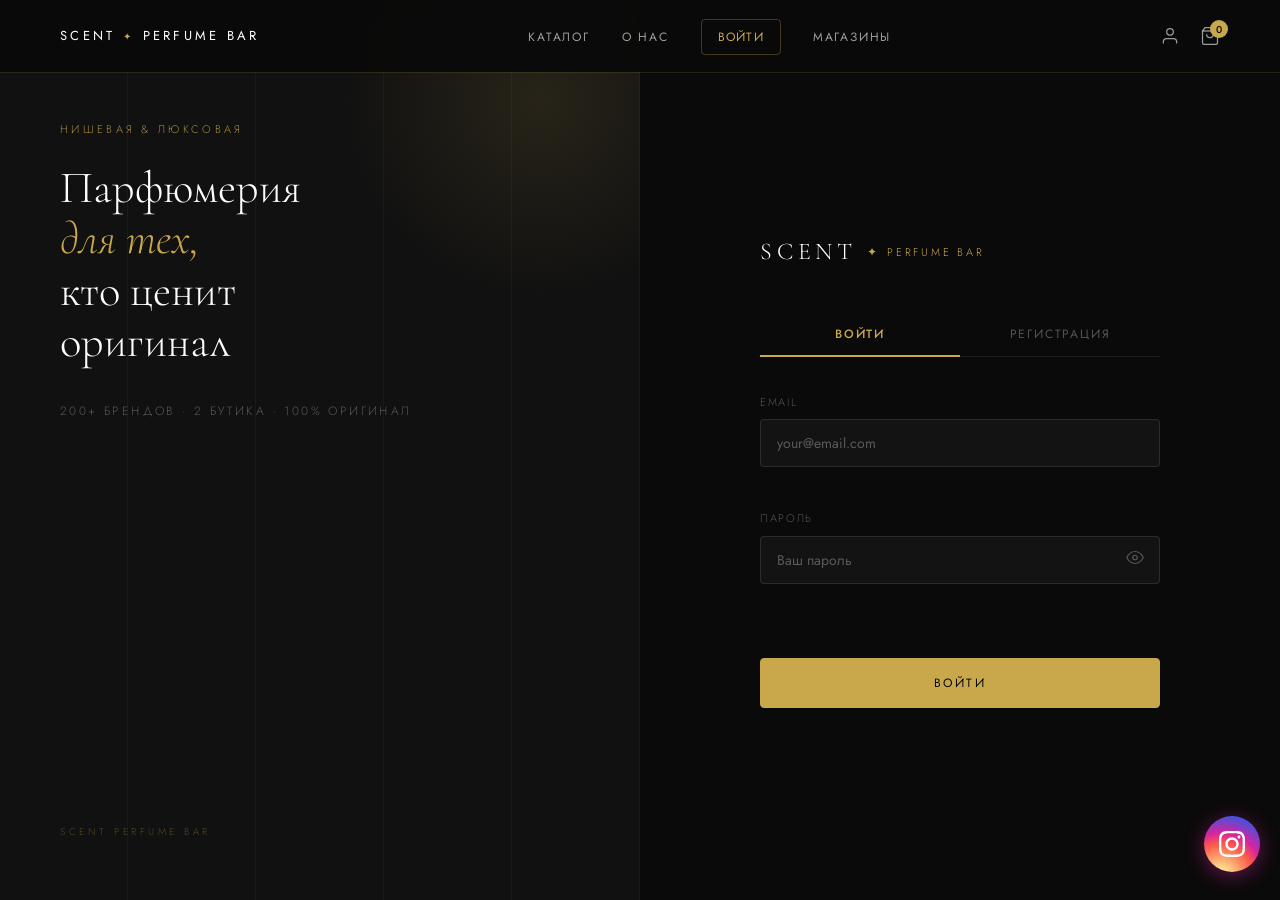
==== commit 4cdbda68: "Add files via upload" ====
--- a/scent-perfume/account.html
+++ b/scent-perfume/account.html
@@ -20,7 +20,7 @@
   <link rel="stylesheet" href="css/insta-float.css" />
   <link rel="stylesheet" href="css/wa-popup.css" />
 </head>
-<body ontouchstart="">
+<body>
 
   <header class="header scrolled" id="header">
         <nav class="nav container">
@@ -47,18 +47,19 @@
         </button>
       </div>
     </nav>
+    <!-- Mobile drawer -->
+    <div class="nav__overlay" id="navOverlay"></div>
+    <div class="nav__drawer" id="navDrawer">
+      <div class="nav__drawer-handle"></div>
+      <ul class="nav__drawer-links">
+        <li><a href="catalog.html" class="nav__drawer-link">Каталог</a></li>
+        <li><a href="index.html#about" class="nav__drawer-link">О нас</a></li>
+        <li><a href="index.html#stores" class="nav__drawer-link">Магазины</a></li>
+        <li><a href="login.html" class="nav__drawer-link" id="drawerProfile">Войти</a></li>
+        <li><a href="cart.html" class="nav__drawer-link nav__drawer-cart">Корзина <span class="nav__cart-count nav__cart-count--drawer" id="cartCount">0</span></a></li>
+      </ul>
+    </div>
   </header>
-  <div class="nav__overlay" id="navOverlay"></div>
-  <div class="nav__drawer" id="navDrawer">
-    <div class="nav__drawer-handle"></div>
-    <ul class="nav__drawer-links">
-      <li><a href="catalog.html" class="nav__drawer-link">Каталог</a></li>
-      <li><a href="index.html#about" class="nav__drawer-link">О нас</a></li>
-      <li><a href="index.html#stores" class="nav__drawer-link">Магазины</a></li>
-      <li><a href="login.html" class="nav__drawer-link" id="drawerProfile">Войти</a></li>
-      <li><a href="cart.html" class="nav__drawer-link nav__drawer-cart">Корзина <span class="nav__cart-count nav__cart-count--drawer" id="cartCount">0</span></a></li>
-    </ul>
-  </div>
 
   <main>
     <section class="page-hero">
@@ -155,7 +156,6 @@
     </div>
   </footer>
 
-  <script src="js/body-lock.js"></script>
   <script src="js/api.js"></script>
   <script src="js/main.js"></script>
   <script src="js/auth.js"></script>
--- a/scent-perfume/css/style.css
+++ b/scent-perfume/css/style.css
@@ -98,15 +98,6 @@
   opacity: 1;
   transform: none;
 }
-/* На мобильных — сразу показываем всё без анимации.
-   Это устраняет баг когда кнопки не нажимаются до скролла. */
-@media (max-width: 900px) {
-  .reveal {
-    opacity: 1 !important;
-    transform: none !important;
-    transition: none !important;
-  }
-}
 
 /* === BUTTONS === */
 .btn {
@@ -273,12 +264,14 @@
 }
 
 /* ---- Mobile Drawer (снизу) ---- */
+/* Overlay + Drawer — только на мобиле */
 .nav__overlay {
+  display: none;
   position: fixed;
   inset: 0;
   background: rgba(0,0,0,0.6);
   z-index: 199;
-  /* backdrop-filter убран — на iOS вызывал перехват тач-событий даже при pointer-events:none */
+  backdrop-filter: blur(2px);
 }
 
 .nav__drawer {
@@ -288,43 +281,22 @@
   border-radius: 20px 20px 0 0;
   z-index: 200;
   padding: 12px 24px 40px;
-  /* Скрыт по умолчанию — за нижней границей экрана */
-  transform: translateY(110%);
-  visibility: hidden;
-  transition: transform 0.35s cubic-bezier(0.32,0.72,0,1),
-              visibility 0s linear 0.35s;
-  will-change: transform;
-}
-.nav__drawer.open {
-  transform: translateY(0);
-  visibility: visible;
-  transition: transform 0.35s cubic-bezier(0.32,0.72,0,1),
-              visibility 0s linear 0s;
-}
-
-/* Overlay — display:none надёжнее чем visibility:hidden на iOS */
-.nav__overlay {
-  display: none;
-}
-.nav__overlay.open {
-  display: block;
-  animation: overlayFadeIn 0.3s ease forwards;
-}
-@keyframes overlayFadeIn {
-  from { opacity: 0; }
-  to   { opacity: 1; }
-}
-
-/* Десктоп: всё скрыто */
+  transform: translateY(100%);
+  transition: transform 0.35s cubic-bezier(0.32,0.72,0,1);
+}
+
+/* Десктоп: drawer и overlay скрыты */
 @media (min-width: 900px) {
   .nav__overlay { display: none !important; }
   .nav__drawer  { display: none !important; }
   .nav__burger  { display: none !important; }
 }
 
-/* Мобиль */
+/* Мобиль: открытые состояния */
 @media (max-width: 899px) {
-  .nav__links { display: none !important; }
+  .nav__overlay.open { display: block; }
+  .nav__drawer.open  { transform: translateY(0); }
+  .nav__links        { display: none !important; }
 }
 
 .nav__drawer-handle {
@@ -379,7 +351,6 @@
   position: absolute;
   inset: 0;
   overflow: hidden;
-  pointer-events: none; /* частицы не перехватывают тач/клик по кнопкам */
 }
 .particle {
   position: absolute;
@@ -962,75 +933,18 @@
 /* =============================================
    MOBILE OPTIMIZATIONS
    ============================================= */
-
-/* --- Touch improvements for ALL interactive elements --- */
-a, button, [role="button"], input, select, textarea, label {
-  -webkit-tap-highlight-color: transparent;
-  touch-action: manipulation;
-}
-.btn {
-  min-height: 44px;
-  touch-action: manipulation;
-}
-
-/* --- Small phones (≤480px) --- */
 @media (max-width: 480px) {
   :root { --section-gap: 64px; }
-
-  /* Hero */
-  .hero__title { font-size: clamp(2.6rem, 13vw, 4rem); }
-  .hero__subtitle { font-size: 0.9rem; }
-  .hero__actions { flex-direction: column; gap: 12px; }
-  .hero__actions .btn { width: 100%; justify-content: center; min-height: 52px; font-size: 12px; }
-  .hero__brands { gap: 8px; font-size: 10px; }
-
-  /* About */
-  .about__stats { gap: 24px; }
-  .about__stat strong { font-size: 2rem; }
-  .about__card { padding: 20px; }
-
-  /* Catalog preview */
-  .catalog-tabs { gap: 6px; }
-  .tab-btn { padding: 8px 16px; font-size: 11px; }
-  .products__grid { grid-template-columns: repeat(2, 1fr); gap: 10px; }
-  .product__info { padding: 12px; }
-  .product__name { font-size: 0.95rem; line-height: 1.2; }
-  .product__brand { font-size: 9px; }
-  .product__notes { display: none; }
-  .product__footer { flex-direction: column; align-items: stretch; gap: 8px; }
-  .product__order-btn { width: 100%; text-align: center; justify-content: center; min-height: 40px; }
-  .product__price { font-size: 1.2rem; }
-
-  /* Stores */
-  .store__card { flex-direction: column; gap: 12px; padding: 24px 20px; }
-  .store__number { font-size: 2.5rem; min-width: auto; }
-  .store__name { font-size: 1.5rem; }
-  .store__actions { gap: 8px; }
-  .store__actions .btn { flex: 1; justify-content: center; font-size: 11px; padding: 10px 12px; }
-
-  /* Contacts */
-  .contact__block { padding: 28px 20px; }
-  .contact__phone { font-size: 1.6rem; }
-  .contact__links { flex-direction: column; gap: 10px; }
-  .contact__icon-link { justify-content: center; width: 100%; min-height: 48px; }
-
-  /* Footer */
-  .footer__nav { gap: 16px; }
-  .section__title { font-size: clamp(1.8rem, 9vw, 2.8rem); }
-}
-
-/* --- Medium phones (481–599px) --- */
-@media (min-width: 481px) and (max-width: 599px) {
-  .products__grid { grid-template-columns: repeat(2, 1fr); gap: 14px; }
-  .store__card { padding: 28px; }
-  .hero__actions .btn { min-height: 50px; }
-}
-
-/* --- Tablet (600–899px) --- */
-@media (min-width: 600px) and (max-width: 899px) {
-  .products__grid { grid-template-columns: repeat(2, 1fr); }
-  .hero__title { font-size: clamp(3.5rem, 8vw, 6rem); }
-  .store__card { padding: 32px; }
+  .hero__title { font-size: clamp(2.4rem, 14vw, 4rem); }
+  .hero__actions { flex-direction: column; }
+  .hero__actions .btn { width: 100%; justify-content: center; }
+  .store__card { flex-direction: column; gap: 16px; }
+  .store__number { font-size: 2.5rem; }
+  .products__grid { grid-template-columns: repeat(2, 1fr); gap: 12px; }
+  .product__info { padding: 14px; }
+  .product__name { font-size: 1rem; }
+  .product__footer { flex-direction: column; align-items: flex-start; gap: 10px; }
+  .product__order-btn { width: 100%; text-align: center; }
 }
 
 /* =============================================
--- a/scent-perfume/css/cart.css
+++ b/scent-perfume/css/cart.css
@@ -395,7 +395,6 @@
 .req { color: rgba(201,168,76,0.5); }
 .form-input {
   width: 100%;
-  font-size: 16px; /* prevents iOS auto-zoom */
   background: var(--black-light);
   border: 1px solid rgba(255,255,255,0.08);
   border-radius: var(--radius-sm);
@@ -576,63 +575,3 @@
   min-width: 44px;
   touch-action: manipulation;
 }
-
-/* =============================================
-   MOBILE CART & CHECKOUT FULL FIX
-   ============================================= */
-@media (max-width: 899px) {
-  /* Cart: summary goes BELOW items */
-  .cart-layout {
-    display: flex;
-    flex-direction: column;
-  }
-  .cart-items { order: 1; }
-  .cart-summary { order: 2; position: static; }
-
-  /* Checkout: summary below form */
-  .checkout-layout {
-    display: flex;
-    flex-direction: column;
-  }
-  .checkout-form-wrap { order: 1; }
-  .checkout-summary { order: 2; position: static; }
-}
-
-@media (max-width: 480px) {
-  /* Cart items */
-  .cart-item {
-    grid-template-columns: 60px 1fr;
-    gap: 12px;
-    padding: 14px;
-  }
-  .cart-item__img { width: 60px; height: 60px; }
-  .cart-item__controls {
-    grid-column: 1 / -1;
-    flex-direction: row;
-    justify-content: space-between;
-    align-items: center;
-  }
-  .cart-item__name { font-size: 1rem; }
-
-  /* Qty buttons — bigger tap target */
-  .qty-btn { width: 40px; height: 40px; }
-  .qty-value { width: 40px; }
-
-  /* Cart summary */
-  .cart-summary { padding: 24px 20px; }
-  .cart-summary__btn { min-height: 52px; font-size: 12px; }
-
-  /* Checkout form */
-  .checkout-form-wrap { padding: 24px 20px; }
-  .checkout-steps { gap: 0; margin-bottom: 32px; }
-  .step-label { font-size: 9px; letter-spacing: 0.05em; }
-  .checkout-step__line { min-width: 24px; }
-  .form-row { flex-direction: column; }
-  .form-row .btn { min-height: 50px; }
-  .delivery-option__card { padding: 14px 16px; }
-
-  /* Success actions */
-  .success-actions { flex-direction: column; }
-  .success-actions .btn { width: 100%; justify-content: center; min-height: 52px; }
-  .checkout-success h2 { font-size: 2rem; }
-}
--- a/scent-perfume/css/auth.css
+++ b/scent-perfume/css/auth.css
@@ -524,22 +524,3 @@
 .nav__login-btn:hover { background: var(--gold); color: var(--black) !important; }
 .nav__account-btn { color: var(--gold) !important; }
 .nav__account-btn:hover { color: var(--white) !important; }
-
-/* =============================================
-   MOBILE AUTH FULL FIX
-   ============================================= */
-@media (max-width: 480px) {
-  .auth-side { padding: 80px 20px 40px; align-items: flex-start; }
-  .auth-card { max-width: 100%; }
-  .auth-brand { margin-bottom: 28px; }
-  .auth-brand__scent { font-size: 1.3rem; }
-  .auth-submit { min-height: 52px; }
-  .form-input { font-size: 16px; } /* prevents iOS zoom */
-
-  /* Account page */
-  .account-sidebar { position: static; padding: 20px; }
-  .account-section { padding: 24px 0 60px; }
-  .account-section__title { font-size: 1.5rem; margin-bottom: 20px; }
-  .order-card { padding: 20px 16px; }
-  .order-card__total { font-size: 1.3rem; }
-}
--- a/scent-perfume/css/insta-float.css
+++ b/scent-perfume/css/insta-float.css
@@ -4,8 +4,8 @@
 
 .insta-float {
   position: fixed;
-  bottom: 24px;
-  right: 16px;
+  bottom: 28px;
+  right: 20px;
   z-index: 1000;
   display: flex;
   flex-direction: column;
--- a/scent-perfume/css/wa-popup.css
+++ b/scent-perfume/css/wa-popup.css
@@ -192,13 +192,3 @@
   .wa-store { padding: 16px 20px; }
   .wa-popup__header { padding: 22px 20px 16px; }
 }
-
-/* Extra mobile improvements */
-@media (max-width: 480px) {
-  .wa-store { padding: 16px 20px; }
-  .wa-store__avatar { width: 48px; height: 48px; }
-  .wa-store__name { font-size: 14px; }
-  .wa-store__btn { width: 40px; height: 40px; }
-  .wa-popup__header { padding: 20px 20px 16px; }
-  .wa-popup__title { font-size: 1.2rem; }
-}
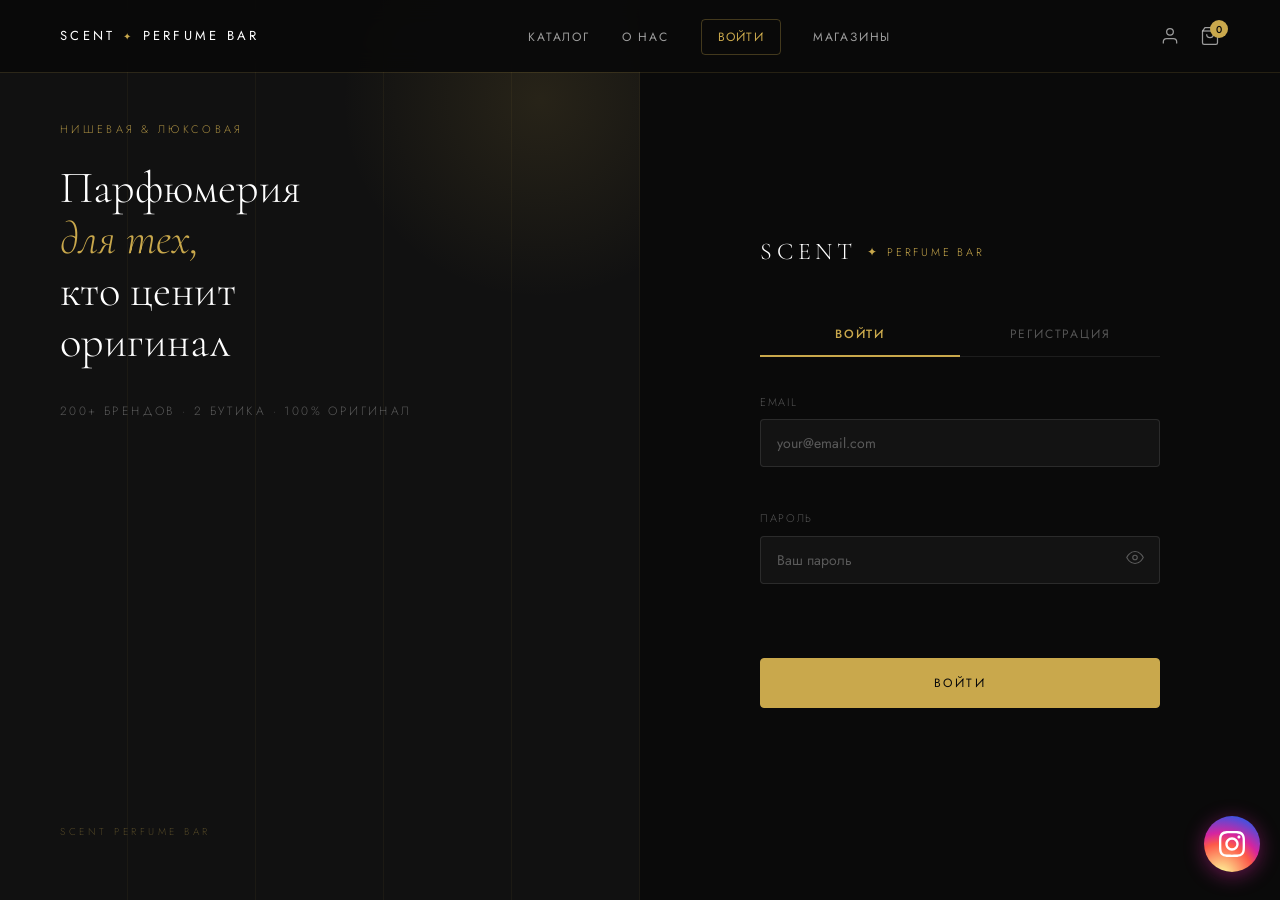
==== commit 91a589ae: "Add files via upload" ====
--- a/scent-perfume/account.html
+++ b/scent-perfume/account.html
@@ -47,19 +47,19 @@
         </button>
       </div>
     </nav>
-    <!-- Mobile drawer -->
-    <div class="nav__overlay" id="navOverlay"></div>
-    <div class="nav__drawer" id="navDrawer">
-      <div class="nav__drawer-handle"></div>
-      <ul class="nav__drawer-links">
-        <li><a href="catalog.html" class="nav__drawer-link">Каталог</a></li>
-        <li><a href="index.html#about" class="nav__drawer-link">О нас</a></li>
-        <li><a href="index.html#stores" class="nav__drawer-link">Магазины</a></li>
-        <li><a href="login.html" class="nav__drawer-link" id="drawerProfile">Войти</a></li>
-        <li><a href="cart.html" class="nav__drawer-link nav__drawer-cart">Корзина <span class="nav__cart-count nav__cart-count--drawer" id="cartCount">0</span></a></li>
-      </ul>
-    </div>
   </header>
+  <!-- Mobile drawer — вне <header>, иначе backdrop-filter ломает position:fixed -->
+  <div class="nav__overlay" id="navOverlay"></div>
+  <div class="nav__drawer" id="navDrawer">
+    <div class="nav__drawer-handle"></div>
+    <ul class="nav__drawer-links">
+      <li><a href="catalog.html" class="nav__drawer-link">Каталог</a></li>
+      <li><a href="index.html#about" class="nav__drawer-link">О нас</a></li>
+      <li><a href="index.html#stores" class="nav__drawer-link">Магазины</a></li>
+      <li><a href="login.html" class="nav__drawer-link" id="drawerProfile">Войти</a></li>
+      <li><a href="cart.html" class="nav__drawer-link nav__drawer-cart">Корзина <span class="nav__cart-count nav__cart-count--drawer" id="cartCount">0</span></a></li>
+    </ul>
+  </div>
 
   <main>
     <section class="page-hero">
--- a/scent-perfume/css/insta-float.css
+++ b/scent-perfume/css/insta-float.css
@@ -184,3 +184,18 @@
   .insta-stores { width: calc(100vw - 40px); }
   .insta-float  { right: 16px; bottom: 20px; }
 }
+
+/* ── FIX: убираем блокировку кликов на мобиле ── */
+#instaFloat {
+  pointer-events: none;   /* контейнер прозрачен для кликов */
+}
+#instaFloat * {
+  pointer-events: auto;   /* все дочерние элементы кликабельны */
+}
+/* Скрытая панель не перехватывает события */
+.insta-stores {
+  pointer-events: none !important;
+}
+.insta-float--open .insta-stores {
+  pointer-events: auto !important;
+}
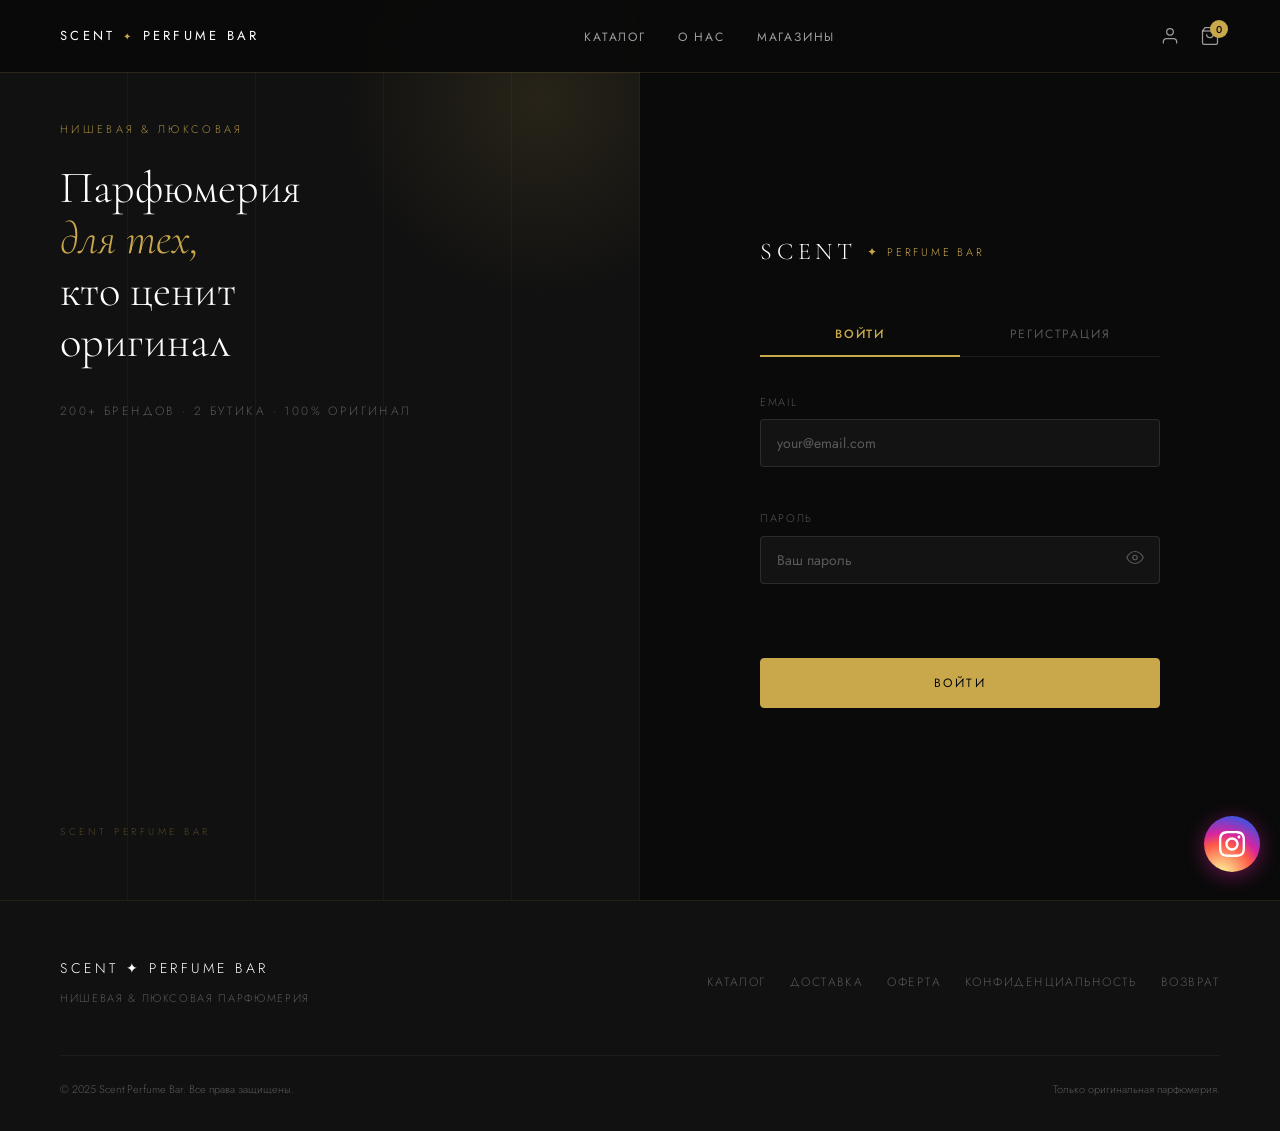
==== commit 13655edd: "Add files via upload" ====
--- a/scent-perfume/account.html
+++ b/scent-perfume/account.html
@@ -20,7 +20,7 @@
   <link rel="stylesheet" href="css/insta-float.css" />
   <link rel="stylesheet" href="css/wa-popup.css" />
 </head>
-<body>
+<body ontouchstart="">
 
   <header class="header scrolled" id="header">
         <nav class="nav container">
@@ -148,14 +148,28 @@
     </section>
   </main>
 
-  <footer class="footer">
+    <footer class="footer">
     <div class="container">
+      <div class="footer__top">
+        <div class="footer__brand">
+          <p class="footer__logo">SCENT ✦ PERFUME BAR</p>
+          <p class="footer__tagline">Нишевая & Люксовая Парфюмерия</p>
+        </div>
+        <nav class="footer__nav">
+          <a href="catalog.html">Каталог</a>
+          <a href="delivery.html">Доставка</a>
+          <a href="oferta.html">Оферта</a>
+          <a href="privacy.html">Конфиденциальность</a>
+          <a href="returns.html">Возврат</a>
+        </nav>
+      </div>
       <div class="footer__bottom">
-        <p>© 2025 Scent Perfume Bar · Scent Perfume Bar.</p>
+        <p>© 2025 Scent Perfume Bar. Все права защищены.</p>
+        <p>Только оригинальная парфюмерия.</p>
       </div>
     </div>
   </footer>
-
+  <script src="js/body-lock.js"></script>
   <script src="js/api.js"></script>
   <script src="js/main.js"></script>
   <script src="js/auth.js"></script>
--- a/scent-perfume/css/style.css
+++ b/scent-perfume/css/style.css
@@ -91,12 +91,20 @@
 /* === REVEAL ANIMATION === */
 .reveal {
   opacity: 0;
-  transform: translateY(30px);
-  transition: opacity 0.7s ease, transform 0.7s ease;
+  transform: translateY(24px);
+  transition: opacity 0.6s ease, transform 0.6s ease;
 }
 .reveal.visible {
   opacity: 1;
   transform: none;
+}
+/* МОБИЛЬ: никакой анимации — кнопки работают сразу */
+@media (max-width: 899px) {
+  .reveal, .reveal.visible {
+    opacity: 1 !important;
+    transform: none !important;
+    transition: none !important;
+  }
 }
 
 /* === BUTTONS === */
@@ -330,7 +338,7 @@
    ============================================= */
 .hero {
   position: relative;
-  min-height: 100svh;
+  min-height: 100vh;
   display: flex;
   align-items: center;
   overflow: hidden;
@@ -338,11 +346,13 @@
 .hero__bg {
   position: absolute;
   inset: 0;
+  pointer-events: none;
   background: radial-gradient(ellipse 80% 60% at 60% 40%, #1a1508 0%, var(--black) 70%);
 }
 .hero__gradient {
   position: absolute;
   inset: 0;
+  pointer-events: none;
   background: 
     radial-gradient(circle at 20% 80%, rgba(201,168,76,0.05) 0%, transparent 50%),
     radial-gradient(circle at 80% 20%, rgba(201,168,76,0.04) 0%, transparent 40%);
@@ -351,6 +361,7 @@
   position: absolute;
   inset: 0;
   overflow: hidden;
+  pointer-events: none;
 }
 .particle {
   position: absolute;
--- a/scent-perfume/css/cart.css
+++ b/scent-perfume/css/cart.css
@@ -575,3 +575,247 @@
   min-width: 44px;
   touch-action: manipulation;
 }
+
+/* =============================================
+   PAYMENT OPTIONS (checkout step 3)
+   ============================================= */
+.payment-options {
+  width: 100%;
+  flex-direction: column;
+  align-items: center;
+  gap: 16px;
+  margin: 8px 0;
+}
+
+.payment-options__title {
+  font-family: var(--font-body);
+  font-size: 11px;
+  letter-spacing: 0.2em;
+  text-transform: uppercase;
+  color: var(--white-30);
+  margin: 0;
+}
+
+.payment-options__grid {
+  display: grid;
+  grid-template-columns: 1fr 1fr;
+  gap: 12px;
+  width: 100%;
+}
+
+.payment-option {
+  display: flex;
+  flex-direction: column;
+  align-items: center;
+  gap: 8px;
+  padding: 20px 16px;
+  background: var(--black-light);
+  border: 1px solid rgba(255,255,255,0.08);
+  border-radius: var(--radius-md);
+  cursor: pointer;
+  transition: border-color var(--transition-fast), background var(--transition-fast);
+  text-decoration: none;
+  touch-action: manipulation;
+}
+.payment-option:hover {
+  border-color: rgba(201,168,76,0.3);
+  background: rgba(201,168,76,0.04);
+}
+
+.payment-option__icon {
+  font-size: 1.5rem;
+  line-height: 1;
+  display: flex;
+  align-items: center;
+  justify-content: center;
+}
+
+.payment-option__name {
+  font-family: var(--font-body);
+  font-size: 13px;
+  font-weight: 500;
+  color: var(--white);
+  letter-spacing: 0.05em;
+}
+
+.payment-option__desc {
+  font-family: var(--font-body);
+  font-size: 11px;
+  color: var(--white-30);
+  text-align: center;
+  line-height: 1.4;
+}
+
+@media (max-width: 480px) {
+  .payment-options__grid { grid-template-columns: 1fr; }
+}
+
+/* =============================================
+   DELIVERY OPTIONS — обновлённые
+   ============================================= */
+.other-delivery-note {
+  display: flex;
+  align-items: flex-start;
+  gap: 12px;
+  padding: 16px 20px;
+  background: rgba(201,168,76,0.05);
+  border: 1px solid rgba(201,168,76,0.15);
+  border-radius: var(--radius-md);
+  color: var(--white-60);
+  font-size: 0.875rem;
+  line-height: 1.6;
+}
+.other-delivery-note svg { color: var(--gold); flex-shrink: 0; margin-top: 2px; }
+
+/* =============================================
+   PAYMENT TABS
+   ============================================= */
+.pay-tabs {
+  display: flex;
+  gap: 8px;
+  margin-bottom: 24px;
+  border-bottom: 1px solid rgba(255,255,255,0.06);
+  padding-bottom: 0;
+}
+
+.pay-tab {
+  display: flex;
+  align-items: center;
+  gap: 7px;
+  padding: 10px 16px;
+  font-family: var(--font-body);
+  font-size: 12px;
+  letter-spacing: 0.1em;
+  text-transform: uppercase;
+  color: var(--white-30);
+  background: transparent;
+  border: none;
+  border-bottom: 2px solid transparent;
+  cursor: pointer;
+  transition: color var(--transition-fast), border-color var(--transition-fast);
+  margin-bottom: -1px;
+  touch-action: manipulation;
+}
+.pay-tab:hover { color: var(--white-60); }
+.pay-tab--active { color: var(--gold); border-bottom-color: var(--gold); }
+
+/* =============================================
+   CARD FORM
+   ============================================= */
+.card-form { display: flex; flex-direction: column; gap: 20px; }
+
+/* Card preview */
+.card-preview {
+  background: linear-gradient(135deg, #1a1508 0%, #2a1f0a 50%, #1a1508 100%);
+  border: 1px solid rgba(201,168,76,0.2);
+  border-radius: 16px;
+  padding: 24px;
+  display: flex;
+  flex-direction: column;
+  gap: 20px;
+  position: relative;
+  overflow: hidden;
+}
+.card-preview::before {
+  content: '';
+  position: absolute;
+  top: -40px; right: -40px;
+  width: 160px; height: 160px;
+  background: radial-gradient(circle, rgba(201,168,76,0.08), transparent 70%);
+  pointer-events: none;
+}
+.card-preview__top { display: flex; justify-content: space-between; align-items: center; }
+.card-preview__brand {
+  font-family: var(--font-body);
+  font-size: 13px;
+  font-weight: 600;
+  letter-spacing: 0.15em;
+  color: rgba(201,168,76,0.7);
+}
+.card-preview__number {
+  font-family: 'Courier New', monospace;
+  font-size: 1.2rem;
+  letter-spacing: 0.15em;
+  color: var(--white);
+  font-weight: 300;
+}
+.card-preview__bottom { display: flex; justify-content: space-between; }
+.card-preview__label {
+  display: block;
+  font-size: 9px;
+  letter-spacing: 0.15em;
+  text-transform: uppercase;
+  color: var(--white-30);
+  margin-bottom: 4px;
+}
+.card-preview__value {
+  font-family: var(--font-body);
+  font-size: 12px;
+  letter-spacing: 0.08em;
+  color: var(--white);
+  text-transform: uppercase;
+}
+
+/* Card fields */
+.card-fields { display: flex; flex-direction: column; gap: 14px; }
+.card-fields-row { display: grid; grid-template-columns: 1fr 1fr; gap: 14px; }
+
+.cvv-hint {
+  display: inline-flex;
+  align-items: center;
+  justify-content: center;
+  width: 16px; height: 16px;
+  border-radius: 50%;
+  border: 1px solid var(--white-30);
+  font-size: 10px;
+  color: var(--white-30);
+  cursor: help;
+  margin-left: 6px;
+}
+
+/* Secure badge */
+.card-secure {
+  display: flex;
+  align-items: center;
+  gap: 7px;
+  font-size: 11px;
+  color: var(--white-30);
+  font-family: var(--font-body);
+}
+.card-secure svg { color: var(--gold); opacity: 0.6; flex-shrink: 0; }
+
+/* =============================================
+   KASPI / WHATSAPP PANELS
+   ============================================= */
+.kaspi-panel {
+  text-align: center;
+  padding: 24px 16px;
+  display: flex;
+  flex-direction: column;
+  align-items: center;
+  gap: 16px;
+}
+.kaspi-panel__icon {
+  font-size: 2.5rem;
+  line-height: 1;
+}
+.kaspi-panel h3 {
+  font-family: var(--font-display);
+  font-size: 1.4rem;
+  font-weight: 300;
+  color: var(--white);
+  margin: 0;
+}
+.kaspi-panel p {
+  font-size: 0.875rem;
+  color: var(--white-60);
+  line-height: 1.6;
+  margin: 0;
+  max-width: 320px;
+}
+
+@media (max-width: 480px) {
+  .card-fields-row { grid-template-columns: 1fr; }
+  .card-preview__number { font-size: 1rem; }
+  .pay-tab { padding: 8px 10px; font-size: 11px; }
+}
--- a/scent-perfume/css/insta-float.css
+++ b/scent-perfume/css/insta-float.css
@@ -185,17 +185,16 @@
   .insta-float  { right: 16px; bottom: 20px; }
 }
 
-/* ── FIX: убираем блокировку кликов на мобиле ── */
+/* ── FIX #1: контейнер не перехватывает клики в закрытом состоянии ── */
+/* Невидимая область .insta-stores растягивала контейнер и блокировала
+   кнопки Hero под ней. Решение: сам контейнер прозрачен для кликов,
+   кликабельны только реальные дочерние элементы (кнопка + открытая панель). */
 #instaFloat {
-  pointer-events: none;   /* контейнер прозрачен для кликов */
-}
-#instaFloat * {
-  pointer-events: auto;   /* все дочерние элементы кликабельны */
-}
-/* Скрытая панель не перехватывает события */
-.insta-stores {
-  pointer-events: none !important;
+  pointer-events: none;
+}
+#instaFloat .insta-float__btn {
+  pointer-events: auto;
 }
 .insta-float--open .insta-stores {
-  pointer-events: auto !important;
-}
+  pointer-events: auto;
+}
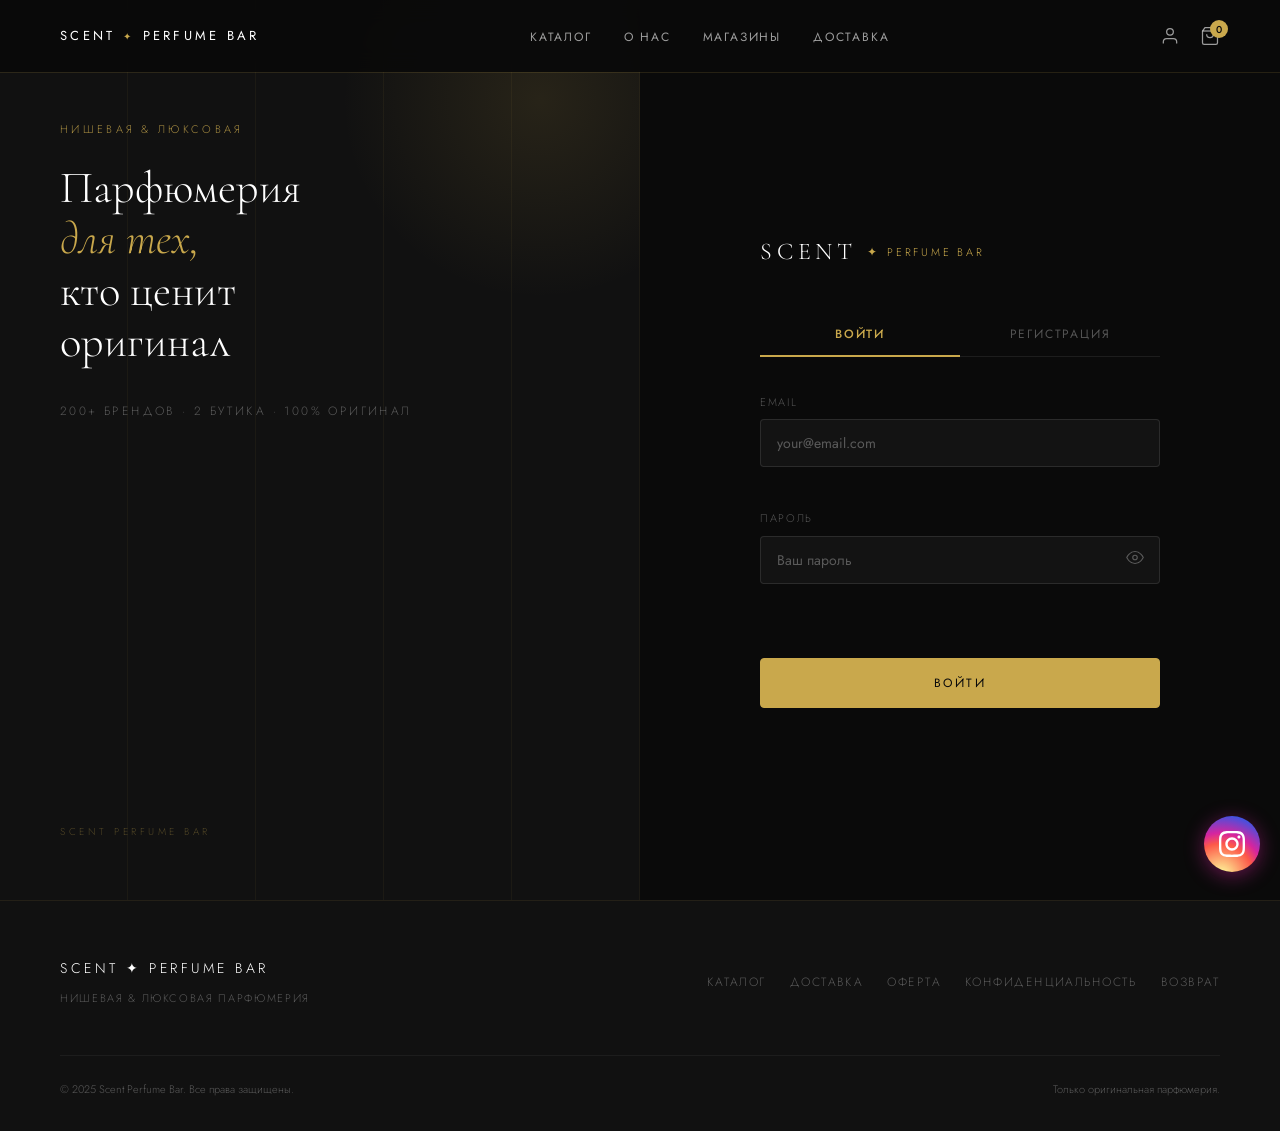
==== commit 911c31a0: "Add files via upload" ====
--- a/scent-perfume/account.html
+++ b/scent-perfume/account.html
@@ -29,10 +29,11 @@
         <span class="nav__logo-dot">✦</span>
         <span class="nav__logo-text">PERFUME BAR</span>
       </a>
-      <ul class="nav__links" id="navLinks">
+            <ul class="nav__links" id="navLinks">
         <li><a href="catalog.html" class="nav__link">Каталог</a></li>
         <li><a href="index.html#about" class="nav__link">О нас</a></li>
         <li><a href="index.html#stores" class="nav__link">Магазины</a></li>
+        <li><a href="delivery.html" class="nav__link">Доставка</a></li>
       </ul>
       <div class="nav__actions">
         <a href="login.html" class="nav__profile" id="navProfile" aria-label="Профиль">
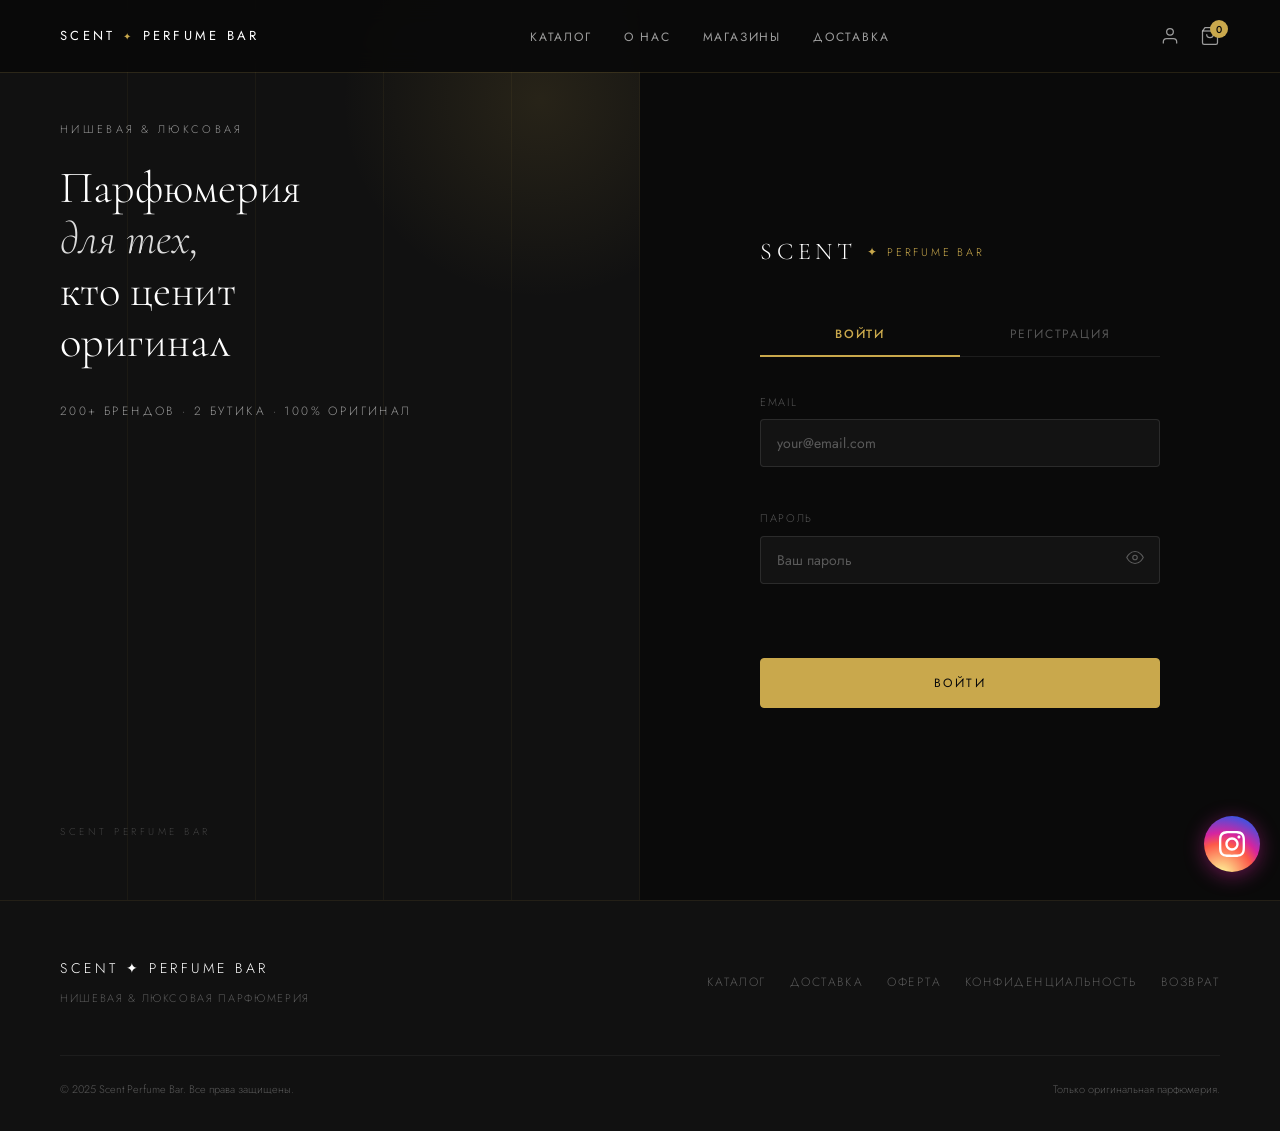
==== commit f7f9cb1c: "Add files via upload" ====
--- a/scent-perfume/account.html
+++ b/scent-perfume/account.html
@@ -2,7 +2,7 @@
 <html lang="ru">
 <head>
   <meta charset="UTF-8" />
-  <meta name="viewport" content="width=device-width, initial-scale=1.0" />
+  <meta name="viewport" content="width=device-width, initial-scale=0.9" />
   <title>Личный кабинет — Scent Perfume Bar</title>
   <meta name="robots" content="noindex, nofollow" />
 
--- a/scent-perfume/css/style.css
+++ b/scent-perfume/css/style.css
@@ -152,8 +152,13 @@
 .header {
   position: fixed;
   top: 0; left: 0; right: 0;
-  z-index: 100;
+  z-index: 198;
   transition: background var(--transition), box-shadow var(--transition);
+}
+/* Добавь этот блок прямо под .header.scrolled */
+body:has(.legal-main) .header {
+  background: var(--black, #0a0a0a);
+  box-shadow: 0 1px 0 rgba(201, 168, 76, 0.15);
 }
 .header.scrolled {
   background: rgba(10, 10, 10, 0.95);
@@ -250,20 +255,39 @@
 .nav__burger {
   display: flex;
   flex-direction: column;
-  gap: 5px;
-  padding: 4px;
+  justify-content: space-between; /* Вместо gap используем распределение */
+  width: 24px;
+  height: 14px; /* Фиксированная высота для контроля расстояния */
+  padding: 0;
+  background: none;
+  border: none;
+  cursor: pointer;
   touch-action: manipulation;
-}
+  position: relative;
+  z-index: 201; /* Чтобы бургер всегда был выше шторки и оверлея */
+}
+
 .nav__burger span {
   display: block;
-  width: 24px;
-  height: 1px;
-  background: var(--white);
-  transition: var(--transition-fast);
-}
-.nav__burger.active span:nth-child(1) { transform: rotate(45deg) translate(4px, 4px); }
-.nav__burger.active span:nth-child(2) { opacity: 0; }
-.nav__burger.active span:nth-child(3) { transform: rotate(-45deg) translate(4px, -4px); }
+  width: 100%;
+  height: 1.5px; /* Чуть-чуть утолщаем, чтобы на мобилках смотрелось четче */
+  background: var(--white, #fff);
+  transition: transform 0.3s ease, opacity 0.3s ease;
+  transform-origin: center; /* Центрируем точку вращения */
+}
+
+/* Эффект превращения в ровный крестик */
+.nav__burger.active span:nth-child(1) {
+  transform: translateY(6px) rotate(45deg);
+}
+
+.nav__burger.active span:nth-child(2) {
+  opacity: 0;
+}
+
+.nav__burger.active span:nth-child(3) {
+  transform: translateY(-6.5px) rotate(-45deg);
+}
 
 /* Desktop: show links, hide burger */
 @media (min-width: 900px) {
--- a/scent-perfume/css/cart.css
+++ b/scent-perfume/css/cart.css
@@ -1,35 +1,32 @@
 /* =============================================
-   CART & CHECKOUT STYLES
-   ============================================= */
-
-/* Reuse page-hero from catalog */
+   CART — Redesigned
+   Luxury Dark · Scent Perfume Bar
+   ============================================= */
+
+/* Page Hero */
 .page-hero {
-  padding: 120px 0 56px;
+  padding: 120px 0 52px;
   background: var(--black-soft);
   border-bottom: 1px solid rgba(201,168,76,0.08);
 }
 .page-hero__title {
   font-family: var(--font-display);
-  font-size: clamp(2.2rem, 6vw, 4rem);
+  font-size: clamp(2.4rem, 6vw, 4.2rem);
   font-weight: 300;
   color: var(--white);
-  margin-bottom: 12px;
+  margin-bottom: 10px;
   line-height: 1.1;
 }
-.page-hero__sub {
-  font-size: 0.9rem;
-  color: var(--white-60);
-}
 
 /* =============================================
    CART SECTION
    ============================================= */
-.cart-section { padding: 48px 0 100px; }
+.cart-section { padding: 40px 0 100px; }
 
 .cart-layout {
   display: grid;
   grid-template-columns: 1fr;
-  gap: 32px;
+  gap: 28px;
   align-items: start;
 }
 @media (min-width: 900px) {
@@ -37,7 +34,7 @@
 }
 
 /* =============================================
-   CART EMPTY
+   EMPTY STATE
    ============================================= */
 .cart-empty {
   text-align: center;
@@ -67,57 +64,131 @@
 }
 
 /* =============================================
-   CART ITEMS
+   CART ITEMS PANEL
    ============================================= */
 .cart-items {
-  display: flex;
-  flex-direction: column;
-  gap: 1px;
-  background: rgba(201,168,76,0.06);
+  background: var(--black-mid);
   border: 1px solid rgba(201,168,76,0.1);
-  border-radius: var(--radius-lg);
+  border-radius: 16px;
   overflow: hidden;
 }
 
+/* Header row */
+.cart-items__header {
+  display: flex;
+  align-items: center;
+  justify-content: space-between;
+  padding: 18px 24px;
+  border-bottom: 1px solid rgba(255,255,255,0.05);
+  background: rgba(201,168,76,0.03);
+}
+
+/* Custom checkbox */
+.cart-checkbox {
+  display: flex;
+  align-items: center;
+  gap: 10px;
+  cursor: pointer;
+  user-select: none;
+}
+.cart-checkbox input[type="checkbox"] { display: none; }
+.cart-checkbox__box {
+  width: 18px; height: 18px;
+  border: 1.5px solid rgba(201,168,76,0.35);
+  border-radius: 4px;
+  display: flex;
+  align-items: center;
+  justify-content: center;
+  transition: all 0.2s ease;
+  flex-shrink: 0;
+  background: transparent;
+}
+.cart-checkbox input:checked + .cart-checkbox__box {
+  background: var(--gold);
+  border-color: var(--gold);
+}
+.cart-checkbox input:checked + .cart-checkbox__box::after {
+  content: '';
+  width: 4px; height: 8px;
+  border: 1.5px solid var(--black);
+  border-top: none;
+  border-left: none;
+  transform: rotate(45deg) translate(-1px, -1px);
+  display: block;
+}
+.cart-checkbox__label {
+  font-family: var(--font-body);
+  font-size: 12px;
+  letter-spacing: 0.08em;
+  text-transform: uppercase;
+  color: var(--white-60);
+}
+
+.cart-delete-selected {
+  font-family: var(--font-body);
+  font-size: 11px;
+  letter-spacing: 0.08em;
+  text-transform: uppercase;
+  color: rgba(229,115,115,0.6);
+  background: transparent;
+  border: none;
+  cursor: pointer;
+  padding: 6px 0;
+  transition: color 0.2s ease;
+}
+.cart-delete-selected:hover { color: #e57373; }
+
+/* =============================================
+   CART ITEM
+   ============================================= */
 .cart-item {
   display: grid;
-  grid-template-columns: 80px 1fr auto;
-  gap: 20px;
+  grid-template-columns: 24px 88px 1fr auto;
+  gap: 18px;
   align-items: center;
   padding: 20px 24px;
-  background: var(--black-mid);
-  transition: background var(--transition-fast);
-}
-.cart-item:hover { background: var(--black-light); }
-
+  border-bottom: 1px solid rgba(255,255,255,0.04);
+  transition: background 0.2s ease, opacity 0.25s ease;
+  position: relative;
+}
+.cart-item:last-child { border-bottom: none; }
+.cart-item:hover { background: rgba(255,255,255,0.018); }
+
+.cart-item:not(.cart-item--checked) {
+  opacity: 0.42;
+}
+.cart-item--checked { opacity: 1; }
+
+/* Image */
 .cart-item__img {
-  width: 80px;
-  height: 80px;
-  border-radius: var(--radius-sm);
+  width: 88px; height: 88px;
+  border-radius: 10px;
   overflow: hidden;
   background: var(--black-light);
   flex-shrink: 0;
+  border: 1px solid rgba(201,168,76,0.08);
 }
 .cart-item__img img {
   width: 100%; height: 100%;
   object-fit: cover;
-}
+  transition: transform 0.4s ease;
+}
+.cart-item:hover .cart-item__img img { transform: scale(1.06); }
 .cart-item__img-placeholder {
   width: 100%; height: 100%;
-  display: flex;
-  align-items: center;
-  justify-content: center;
-  color: var(--white-30);
-  font-size: 20px;
-}
-
+  display: flex; align-items: center; justify-content: center;
+  color: var(--white-30); font-size: 20px;
+}
+
+/* Info */
 .cart-item__info { min-width: 0; }
 .cart-item__brand {
-  font-size: 10px;
-  letter-spacing: 0.2em;
+  font-size: 9px;
+  letter-spacing: 0.22em;
   text-transform: uppercase;
   color: var(--gold);
-  margin-bottom: 4px;
+  margin-bottom: 5px;
+  font-weight: 400;
 }
 .cart-item__name {
   font-family: var(--font-display);
@@ -130,581 +201,315 @@
   text-overflow: ellipsis;
 }
 .cart-item__volume {
-  font-size: 0.8rem;
+  font-size: 0.78rem;
   color: var(--white-30);
-}
-
+  letter-spacing: 0.04em;
+}
+
+/* Controls */
 .cart-item__controls {
   display: flex;
   flex-direction: column;
   align-items: flex-end;
-  gap: 12px;
+  gap: 10px;
   flex-shrink: 0;
+  min-width: 110px;
 }
 .cart-item__price {
   font-family: var(--font-display);
-  font-size: 1.3rem;
+  font-size: 1.25rem;
   font-weight: 300;
   color: var(--gold-light);
   white-space: nowrap;
 }
+
+/* Qty stepper */
 .cart-item__qty {
   display: flex;
   align-items: center;
   gap: 0;
   border: 1px solid rgba(255,255,255,0.1);
-  border-radius: var(--radius-sm);
+  border-radius: 6px;
   overflow: hidden;
+  background: var(--black-light);
 }
 .qty-btn {
-  width: 32px; height: 32px;
-  display: flex;
-  align-items: center;
-  justify-content: center;
-  font-size: 18px;
+  width: 30px; height: 30px;
+  display: flex; align-items: center; justify-content: center;
+  font-size: 16px;
   color: var(--white-60);
-  transition: var(--transition-fast);
-  font-family: var(--font-body);
+  transition: 0.15s ease;
 }
 .qty-btn:hover { background: rgba(201,168,76,0.15); color: var(--gold); }
 .qty-value {
-  width: 36px;
+  width: 32px;
   text-align: center;
-  font-size: 14px;
+  font-size: 13px;
   color: var(--white);
   border-left: 1px solid rgba(255,255,255,0.08);
   border-right: 1px solid rgba(255,255,255,0.08);
-  padding: 6px 0;
+  padding: 5px 0;
   font-family: var(--font-body);
-}
+  line-height: 1;
+}
+
+/* Remove */
 .cart-item__remove {
-  font-size: 11px;
+  font-size: 10px;
   letter-spacing: 0.1em;
   text-transform: uppercase;
   color: var(--white-30);
-  transition: color var(--transition-fast);
+  transition: color 0.2s ease;
   cursor: pointer;
+  padding: 2px 0;
 }
 .cart-item__remove:hover { color: #e57373; }
 
-@media (max-width: 480px) {
+/* =============================================
+   MOBILE — Cart Item
+   ============================================= */
+@media (max-width: 600px) {
   .cart-item {
-    grid-template-columns: 64px 1fr;
+    grid-template-columns: 20px 72px 1fr;
     grid-template-rows: auto auto;
-    gap: 12px;
+    gap: 10px 12px;
     padding: 16px;
   }
-  .cart-item__img { width: 64px; height: 64px; }
+  .cart-item__img { width: 72px; height: 72px; }
   .cart-item__controls {
-    grid-column: 1 / -1;
+    grid-column: 2 / -1;
     flex-direction: row;
     justify-content: space-between;
     align-items: center;
+    min-width: unset;
   }
-}
-
-/* =============================================
-   CART SUMMARY
+  .cart-items__header { padding: 14px 16px; }
+  .cart-item__name { font-size: 1rem; }
+  .cart-item__price { font-size: 1.1rem; }
+}
+
+/* =============================================
+   SUMMARY SIDEBAR
    ============================================= */
 .cart-summary {
   background: var(--black-mid);
   border: 1px solid rgba(201,168,76,0.12);
-  border-radius: var(--radius-lg);
-  padding: 32px;
+  border-radius: 16px;
+  padding: 28px;
   position: sticky;
   top: 88px;
 }
+
 .cart-summary__title {
   font-family: var(--font-display);
-  font-size: 1.6rem;
+  font-size: 1.55rem;
   font-weight: 300;
   color: var(--white);
-  margin-bottom: 24px;
-  padding-bottom: 20px;
+  margin-bottom: 20px;
+  padding-bottom: 16px;
   border-bottom: 1px solid rgba(255,255,255,0.06);
-}
+  letter-spacing: 0.01em;
+}
+
 .cart-summary__lines {
   display: flex;
   flex-direction: column;
-  gap: 10px;
+  gap: 8px;
   margin-bottom: 20px;
 }
+
 .summary-line {
   display: flex;
   justify-content: space-between;
   align-items: flex-start;
   gap: 12px;
-  font-size: 0.875rem;
+  font-size: 0.83rem;
   color: var(--white-60);
+  line-height: 1.5;
 }
 .summary-line span:last-child {
   color: var(--white);
   white-space: nowrap;
   font-family: var(--font-display);
-  font-size: 1rem;
+  font-size: 0.95rem;
   font-weight: 300;
-}
+  flex-shrink: 0;
+}
+
+/* Total row */
 .cart-summary__total {
   display: flex;
   justify-content: space-between;
   align-items: baseline;
-  padding: 20px 0;
+  padding: 16px 0;
   border-top: 1px solid rgba(201,168,76,0.15);
   border-bottom: 1px solid rgba(201,168,76,0.15);
   margin-bottom: 20px;
-  font-size: 0.9rem;
-  letter-spacing: 0.1em;
+  font-size: 0.8rem;
+  letter-spacing: 0.12em;
   text-transform: uppercase;
   color: var(--white-60);
 }
 .cart-summary__total span:last-child {
   font-family: var(--font-display);
-  font-size: 1.8rem;
+  font-size: 1.75rem;
   font-weight: 300;
   color: var(--gold-light);
   text-transform: none;
   letter-spacing: 0;
 }
+
 .cart-summary__note {
-  font-size: 0.8rem;
+  font-size: 0.78rem;
   color: var(--white-30);
-  margin-bottom: 24px;
-  line-height: 1.5;
-}
+  margin-bottom: 20px;
+  line-height: 1.6;
+}
+
 .cart-summary__btn {
   width: 100%;
   justify-content: center;
-  margin-bottom: 12px;
-}
+  margin-bottom: 10px;
+}
+
 .cart-summary__clear {
   width: 100%;
   text-align: center;
-  font-size: 11px;
+  font-size: 10px;
   letter-spacing: 0.1em;
   text-transform: uppercase;
   color: var(--white-30);
   padding: 8px;
-  margin-top: 8px;
-  transition: color var(--transition-fast);
+  margin-top: 6px;
+  transition: color 0.2s ease;
   cursor: pointer;
   font-family: var(--font-body);
+  background: none; border: none;
 }
 .cart-summary__clear:hover { color: #e57373; }
 
 /* =============================================
-   CHECKOUT
+   CHECKOUT STYLES (untouched from original)
    ============================================= */
 .checkout-section { padding: 48px 0 100px; }
 
-/* Steps indicator */
 .checkout-steps {
-  display: flex;
-  align-items: center;
-  justify-content: center;
-  gap: 0;
-  margin-bottom: 48px;
-  flex-wrap: nowrap;
+  display: flex; align-items: center; justify-content: center;
+  gap: 0; margin-bottom: 48px; flex-wrap: nowrap;
 }
 .checkout-step {
-  display: flex;
-  flex-direction: column;
-  align-items: center;
-  gap: 6px;
-  opacity: 0.3;
-  transition: opacity var(--transition);
+  display: flex; flex-direction: column; align-items: center;
+  gap: 6px; opacity: 0.3; transition: opacity var(--transition);
 }
 .checkout-step--active { opacity: 1; }
 .checkout-step--done { opacity: 0.7; }
 .step-num {
   width: 36px; height: 36px;
-  border: 1px solid rgba(201,168,76,0.3);
-  border-radius: 50%;
-  display: flex;
-  align-items: center;
-  justify-content: center;
-  font-size: 13px;
-  color: var(--white-60);
-  font-family: var(--font-body);
+  border: 1px solid rgba(201,168,76,0.3); border-radius: 50%;
+  display: flex; align-items: center; justify-content: center;
+  font-size: 13px; color: var(--white-60); font-family: var(--font-body);
 }
 .checkout-step--active .step-num {
-  background: var(--gold);
-  border-color: var(--gold);
-  color: var(--black);
-  font-weight: 500;
+  background: var(--gold); border-color: var(--gold);
+  color: var(--black); font-weight: 500;
 }
 .checkout-step--done .step-num {
-  background: rgba(201,168,76,0.15);
-  border-color: var(--gold);
-  color: var(--gold);
-}
-.step-label {
-  font-size: 11px;
-  letter-spacing: 0.1em;
-  text-transform: uppercase;
-  color: var(--white-30);
-}
+  background: rgba(201,168,76,0.15); border-color: var(--gold); color: var(--gold);
+}
+.step-label { font-size: 11px; letter-spacing: 0.1em; text-transform: uppercase; color: var(--white-30); }
 .checkout-step--active .step-label { color: var(--gold); }
 .checkout-step__line {
-  flex: 1;
-  height: 1px;
-  background: rgba(201,168,76,0.15);
-  min-width: 40px;
-  max-width: 80px;
-  margin-bottom: 22px;
-}
-
-/* Layout */
+  flex: 1; height: 1px; background: rgba(201,168,76,0.15);
+  min-width: 40px; max-width: 80px; margin-bottom: 22px;
+}
 .checkout-layout {
-  display: grid;
-  grid-template-columns: 1fr;
-  gap: 32px;
-  align-items: start;
+  display: grid; grid-template-columns: 1fr; gap: 32px; align-items: start;
 }
 @media (min-width: 900px) {
   .checkout-layout { grid-template-columns: 1fr 360px; }
 }
-
-/* Form wrap */
 .checkout-form-wrap {
-  background: var(--black-mid);
-  border: 1px solid rgba(201,168,76,0.1);
-  border-radius: var(--radius-lg);
-  padding: 40px;
+  background: var(--black-mid); border: 1px solid rgba(201,168,76,0.1);
+  border-radius: var(--radius-lg); padding: 40px;
 }
 .checkout-step-form__title {
-  font-family: var(--font-display);
-  font-size: 1.8rem;
-  font-weight: 300;
-  color: var(--white);
-  margin-bottom: 32px;
-}
-
-/* Form elements */
-.form-group {
-  margin-bottom: 24px;
-}
+  font-family: var(--font-display); font-size: 1.8rem; font-weight: 300;
+  color: var(--white); margin-bottom: 32px;
+}
+.form-group { margin-bottom: 24px; }
 .form-label {
-  display: block;
-  font-size: 11px;
-  letter-spacing: 0.2em;
-  text-transform: uppercase;
-  color: var(--gold);
-  margin-bottom: 10px;
-  font-weight: 400;
+  display: block; font-size: 11px; letter-spacing: 0.2em;
+  text-transform: uppercase; color: var(--gold); margin-bottom: 10px; font-weight: 400;
 }
 .req { color: rgba(201,168,76,0.5); }
 .form-input {
-  width: 100%;
-  background: var(--black-light);
-  border: 1px solid rgba(255,255,255,0.08);
-  border-radius: var(--radius-sm);
-  padding: 14px 16px;
-  color: var(--white);
-  font-family: var(--font-body);
-  font-size: 0.95rem;
-  font-weight: 300;
-  outline: none;
-  transition: border-color var(--transition-fast);
-  -webkit-appearance: none;
-  appearance: none;
+  width: 100%; background: var(--black-light); border: 1px solid rgba(255,255,255,0.08);
+  border-radius: var(--radius-sm); padding: 14px 16px; color: var(--white);
+  font-family: var(--font-body); font-size: 0.95rem; font-weight: 300; outline: none;
+  transition: border-color var(--transition-fast); -webkit-appearance: none; appearance: none;
 }
 .form-input::placeholder { color: var(--white-30); }
 .form-input:focus { border-color: rgba(201,168,76,0.5); }
 .form-input.error { border-color: #e57373; }
 .form-textarea { resize: vertical; min-height: 90px; }
-
-.form-error {
-  display: block;
-  font-size: 12px;
-  color: #e57373;
-  margin-top: 6px;
-  min-height: 16px;
-}
+.form-error { display: block; font-size: 12px; color: #e57373; margin-top: 6px; min-height: 16px; }
 .form-next-btn { width: 100%; justify-content: center; margin-top: 8px; }
-.form-row {
-  display: flex;
-  gap: 12px;
-  margin-top: 8px;
-}
+.form-row { display: flex; gap: 12px; margin-top: 8px; }
 .form-row .btn { flex: 1; justify-content: center; }
-
-/* Delivery options */
-.delivery-options {
-  display: flex;
-  flex-direction: column;
-  gap: 12px;
-  margin-bottom: 28px;
-}
+.delivery-options { display: flex; flex-direction: column; gap: 12px; margin-bottom: 28px; }
 .delivery-option input { display: none; }
 .delivery-option__card {
-  display: flex;
-  align-items: center;
-  gap: 16px;
-  padding: 18px 20px;
-  border: 1px solid rgba(255,255,255,0.08);
-  border-radius: var(--radius-md);
-  cursor: pointer;
-  transition: var(--transition-fast);
+  display: flex; align-items: center; gap: 16px; padding: 18px 20px;
+  border: 1px solid rgba(255,255,255,0.08); border-radius: var(--radius-md);
+  cursor: pointer; transition: var(--transition-fast);
 }
 .delivery-option__card:hover { border-color: rgba(201,168,76,0.3); }
-.delivery-option input:checked + .delivery-option__card {
-  border-color: var(--gold);
-  background: var(--gold-dim);
-}
-.delivery-option__icon {
-  color: var(--gold);
-  flex-shrink: 0;
-}
-.delivery-option__card strong {
-  display: block;
-  font-size: 0.95rem;
-  color: var(--white);
-  margin-bottom: 2px;
-  font-weight: 400;
-}
-.delivery-option__card p {
-  font-size: 0.8rem;
-  color: var(--white-30);
-}
-
-/* Store select */
-.store-select {
-  display: flex;
-  flex-direction: column;
-  gap: 10px;
-}
-.store-select__opt {
-  display: flex;
-  align-items: center;
-  gap: 12px;
-  cursor: pointer;
-  font-size: 0.9rem;
-  color: var(--white-60);
-}
+.delivery-option input:checked + .delivery-option__card { border-color: var(--gold); background: var(--gold-dim); }
+.delivery-option__icon { color: var(--gold); flex-shrink: 0; }
+.delivery-option__card strong { display: block; font-size: 0.95rem; color: var(--white); margin-bottom: 2px; font-weight: 400; }
+.delivery-option__card p { font-size: 0.8rem; color: var(--white-30); }
+.store-select { display: flex; flex-direction: column; gap: 10px; }
+.store-select__opt { display: flex; align-items: center; gap: 12px; cursor: pointer; font-size: 0.9rem; color: var(--white-60); }
 .store-select__opt input { accent-color: var(--gold); width: 16px; height: 16px; }
-
-/* Checkout summary */
 .checkout-summary {
-  background: var(--black-mid);
-  border: 1px solid rgba(201,168,76,0.12);
-  border-radius: var(--radius-lg);
-  padding: 32px;
-  position: sticky;
-  top: 88px;
+  background: var(--black-mid); border: 1px solid rgba(201,168,76,0.12);
+  border-radius: var(--radius-lg); padding: 32px; position: sticky; top: 88px;
 }
 .checkout-summary-item {
-  display: flex;
-  justify-content: space-between;
-  align-items: flex-start;
-  gap: 12px;
-  padding: 12px 0;
-  border-bottom: 1px solid rgba(255,255,255,0.05);
-  font-size: 0.875rem;
-}
-.checkout-summary-item__name {
-  color: var(--white-60);
-  line-height: 1.4;
-}
-.checkout-summary-item__name small {
-  display: block;
-  font-size: 0.75rem;
-  color: var(--white-30);
-  margin-top: 2px;
-}
-.checkout-summary-item__price {
-  font-family: var(--font-display);
-  font-size: 1rem;
-  font-weight: 300;
-  color: var(--white);
-  white-space: nowrap;
-}
-
-/* Success state */
-.checkout-success {
-  text-align: center;
-  padding: 20px 0;
-}
-.success-icon {
-  font-size: 3.5rem;
-  color: var(--gold);
-  margin-bottom: 24px;
-  animation: successPop 0.5s cubic-bezier(0.34, 1.56, 0.64, 1) forwards;
-}
-@keyframes successPop {
-  from { transform: scale(0) rotate(-180deg); opacity: 0; }
-  to { transform: scale(1) rotate(0deg); opacity: 1; }
-}
-.checkout-success h2 {
-  font-family: var(--font-display);
-  font-size: 2.5rem;
-  font-weight: 300;
-  color: var(--white);
-  margin-bottom: 16px;
-}
-.checkout-success p {
-  color: var(--white-60);
-  max-width: 400px;
-  margin: 0 auto 32px;
-  line-height: 1.6;
-}
-.success-actions {
-  display: flex;
-  gap: 12px;
-  justify-content: center;
-  flex-wrap: wrap;
-}
-
-/* ---- Mobile cart UX ---- */
-@media (max-width: 599px) {
-  .cart__layout {
-    display: flex;
-    flex-direction: column;
-  }
-  .cart-summary {
-    order: 2;
-  }
-  .cart__items {
-    order: 1;
-  }
-}
-.cart__btn, .checkout__btn, .btn {
-  touch-action: manipulation;
-}
-.cart__qty-btn {
-  min-height: 44px;
-  min-width: 44px;
-  touch-action: manipulation;
-}
-
-/* =============================================
-   PAYMENT OPTIONS (checkout step 3)
-   ============================================= */
-.payment-options {
-  width: 100%;
-  flex-direction: column;
-  align-items: center;
-  gap: 16px;
-  margin: 8px 0;
-}
-
-.payment-options__title {
-  font-family: var(--font-body);
-  font-size: 11px;
-  letter-spacing: 0.2em;
-  text-transform: uppercase;
-  color: var(--white-30);
-  margin: 0;
-}
-
-.payment-options__grid {
-  display: grid;
-  grid-template-columns: 1fr 1fr;
-  gap: 12px;
-  width: 100%;
-}
-
-.payment-option {
-  display: flex;
-  flex-direction: column;
-  align-items: center;
-  gap: 8px;
-  padding: 20px 16px;
-  background: var(--black-light);
-  border: 1px solid rgba(255,255,255,0.08);
-  border-radius: var(--radius-md);
-  cursor: pointer;
-  transition: border-color var(--transition-fast), background var(--transition-fast);
-  text-decoration: none;
-  touch-action: manipulation;
-}
-.payment-option:hover {
-  border-color: rgba(201,168,76,0.3);
-  background: rgba(201,168,76,0.04);
-}
-
-.payment-option__icon {
-  font-size: 1.5rem;
-  line-height: 1;
-  display: flex;
-  align-items: center;
-  justify-content: center;
-}
-
-.payment-option__name {
-  font-family: var(--font-body);
-  font-size: 13px;
-  font-weight: 500;
-  color: var(--white);
-  letter-spacing: 0.05em;
-}
-
-.payment-option__desc {
-  font-family: var(--font-body);
-  font-size: 11px;
-  color: var(--white-30);
-  text-align: center;
-  line-height: 1.4;
-}
-
-@media (max-width: 480px) {
-  .payment-options__grid { grid-template-columns: 1fr; }
-}
-
-/* =============================================
-   DELIVERY OPTIONS — обновлённые
-   ============================================= */
+  display: flex; justify-content: space-between; align-items: flex-start; gap: 12px;
+  padding: 12px 0; border-bottom: 1px solid rgba(255,255,255,0.05); font-size: 0.875rem;
+}
+.checkout-summary-item__name { color: var(--white-60); line-height: 1.4; }
+.checkout-summary-item__name small { display: block; font-size: 0.75rem; color: var(--white-30); margin-top: 2px; }
+.checkout-summary-item__price { font-family: var(--font-display); font-size: 1rem; font-weight: 300; color: var(--white); white-space: nowrap; }
+.checkout-success { text-align: center; padding: 20px 0; }
+.success-icon { font-size: 3.5rem; color: var(--gold); margin-bottom: 24px; animation: successPop 0.5s cubic-bezier(0.34, 1.56, 0.64, 1) forwards; }
+@keyframes successPop { from { transform: scale(0) rotate(-180deg); opacity: 0; } to { transform: scale(1) rotate(0deg); opacity: 1; } }
+.checkout-success h2 { font-family: var(--font-display); font-size: 2.5rem; font-weight: 300; color: var(--white); margin-bottom: 16px; }
+.checkout-success p { color: var(--white-60); max-width: 400px; margin: 0 auto 32px; line-height: 1.6; }
+.success-actions { display: flex; gap: 12px; justify-content: center; flex-wrap: wrap; }
+
 .other-delivery-note {
-  display: flex;
-  align-items: flex-start;
-  gap: 12px;
-  padding: 16px 20px;
-  background: rgba(201,168,76,0.05);
-  border: 1px solid rgba(201,168,76,0.15);
-  border-radius: var(--radius-md);
-  color: var(--white-60);
-  font-size: 0.875rem;
-  line-height: 1.6;
+  display: flex; align-items: flex-start; gap: 12px; padding: 16px 20px;
+  background: rgba(201,168,76,0.05); border: 1px solid rgba(201,168,76,0.15);
+  border-radius: var(--radius-md); color: var(--white-60); font-size: 0.875rem; line-height: 1.6;
 }
 .other-delivery-note svg { color: var(--gold); flex-shrink: 0; margin-top: 2px; }
-
-/* =============================================
-   PAYMENT TABS
-   ============================================= */
 .pay-tabs {
-  display: flex;
-  gap: 8px;
-  margin-bottom: 24px;
-  border-bottom: 1px solid rgba(255,255,255,0.06);
-  padding-bottom: 0;
-}
-
+  display: flex; gap: 8px; margin-bottom: 24px;
+  border-bottom: 1px solid rgba(255,255,255,0.06); padding-bottom: 0;
+}
 .pay-tab {
-  display: flex;
-  align-items: center;
-  gap: 7px;
-  padding: 10px 16px;
-  font-family: var(--font-body);
-  font-size: 12px;
-  letter-spacing: 0.1em;
-  text-transform: uppercase;
-  color: var(--white-30);
-  background: transparent;
-  border: none;
-  border-bottom: 2px solid transparent;
-  cursor: pointer;
+  display: flex; align-items: center; gap: 7px; padding: 10px 16px;
+  font-family: var(--font-body); font-size: 12px; letter-spacing: 0.1em; text-transform: uppercase;
+  color: var(--white-30); background: transparent; border: none;
+  border-bottom: 2px solid transparent; cursor: pointer;
   transition: color var(--transition-fast), border-color var(--transition-fast);
-  margin-bottom: -1px;
-  touch-action: manipulation;
+  margin-bottom: -1px; touch-action: manipulation;
 }
 .pay-tab:hover { color: var(--white-60); }
 .pay-tab--active { color: var(--gold); border-bottom-color: var(--gold); }
-
-/* =============================================
-   CARD FORM
-   ============================================= */
 .card-form { display: flex; flex-direction: column; gap: 20px; }
-
-/* Card preview */
 .card-preview {
   background: linear-gradient(135deg, #1a1508 0%, #2a1f0a 50%, #1a1508 100%);
   border: 1px solid rgba(201,168,76,0.2);
@@ -730,14 +535,14 @@
   font-size: 13px;
   font-weight: 600;
   letter-spacing: 0.15em;
-  color: rgba(201,168,76,0.7);
+  color: rgba(201,168,76,0.8);
 }
 .card-preview__number {
   font-family: 'Courier New', monospace;
-  font-size: 1.2rem;
-  letter-spacing: 0.15em;
-  color: var(--white);
-  font-weight: 300;
+  font-size: 1.15rem;
+  letter-spacing: 0.12em;
+  color: var(--white);
+  font-weight: 400;
 }
 .card-preview__bottom { display: flex; justify-content: space-between; }
 .card-preview__label {
@@ -755,67 +560,35 @@
   color: var(--white);
   text-transform: uppercase;
 }
-
-/* Card fields */
 .card-fields { display: flex; flex-direction: column; gap: 14px; }
 .card-fields-row { display: grid; grid-template-columns: 1fr 1fr; gap: 14px; }
-
-.cvv-hint {
-  display: inline-flex;
-  align-items: center;
-  justify-content: center;
-  width: 16px; height: 16px;
-  border-radius: 50%;
-  border: 1px solid var(--white-30);
-  font-size: 10px;
-  color: var(--white-30);
-  cursor: help;
-  margin-left: 6px;
-}
-
-/* Secure badge */
-.card-secure {
-  display: flex;
-  align-items: center;
-  gap: 7px;
-  font-size: 11px;
-  color: var(--white-30);
-  font-family: var(--font-body);
-}
+.cvv-hint { display: inline-flex; align-items: center; justify-content: center; width: 16px; height: 16px; border-radius: 50%; border: 1px solid var(--white-30); font-size: 10px; color: var(--white-30); cursor: help; margin-left: 6px; }
+.card-secure { display: flex; align-items: center; gap: 7px; font-size: 11px; color: var(--white-30); font-family: var(--font-body); }
 .card-secure svg { color: var(--gold); opacity: 0.6; flex-shrink: 0; }
-
-/* =============================================
-   KASPI / WHATSAPP PANELS
-   ============================================= */
-.kaspi-panel {
-  text-align: center;
-  padding: 24px 16px;
-  display: flex;
-  flex-direction: column;
-  align-items: center;
-  gap: 16px;
-}
-.kaspi-panel__icon {
-  font-size: 2.5rem;
-  line-height: 1;
-}
-.kaspi-panel h3 {
-  font-family: var(--font-display);
-  font-size: 1.4rem;
-  font-weight: 300;
-  color: var(--white);
-  margin: 0;
-}
-.kaspi-panel p {
-  font-size: 0.875rem;
-  color: var(--white-60);
-  line-height: 1.6;
-  margin: 0;
-  max-width: 320px;
-}
+.kaspi-panel { text-align: center; padding: 24px 16px; display: flex; flex-direction: column; align-items: center; gap: 16px; }
+.kaspi-panel__icon { font-size: 2.5rem; line-height: 1; }
+.kaspi-panel h3 { font-family: var(--font-display); font-size: 1.4rem; font-weight: 300; color: var(--white); margin: 0; }
+.kaspi-panel p { font-size: 0.875rem; color: var(--white-60); line-height: 1.6; margin: 0; max-width: 320px; }
+.payment-options { width: 100%; flex-direction: column; align-items: center; gap: 16px; margin: 8px 0; }
+.payment-options__title { font-family: var(--font-body); font-size: 11px; letter-spacing: 0.2em; text-transform: uppercase; color: var(--white-30); margin: 0; }
+.payment-options__grid { display: grid; grid-template-columns: 1fr 1fr; gap: 12px; width: 100%; }
+.payment-option { display: flex; flex-direction: column; align-items: center; gap: 8px; padding: 20px 16px; background: var(--black-light); border: 1px solid rgba(255,255,255,0.08); border-radius: var(--radius-md); cursor: pointer; transition: border-color var(--transition-fast), background var(--transition-fast); text-decoration: none; touch-action: manipulation; }
+.payment-option:hover { border-color: rgba(201,168,76,0.3); background: rgba(201,168,76,0.04); }
+.payment-option__icon { font-size: 1.5rem; line-height: 1; display: flex; align-items: center; justify-content: center; }
+.payment-option__name { font-family: var(--font-body); font-size: 13px; font-weight: 500; color: var(--white); letter-spacing: 0.05em; }
+.payment-option__desc { font-family: var(--font-body); font-size: 11px; color: var(--white-30); text-align: center; line-height: 1.4; }
 
 @media (max-width: 480px) {
+  .payment-options__grid { grid-template-columns: 1fr; }
   .card-fields-row { grid-template-columns: 1fr; }
   .card-preview__number { font-size: 1rem; }
   .pay-tab { padding: 8px 10px; font-size: 11px; }
 }
+
+/* Mobile summary order */
+@media (max-width: 599px) {
+  .cart-layout { display: flex; flex-direction: column; }
+  .cart-summary { order: 2; }
+  .cart-items { order: 1; }
+}
+.btn, .qty-btn { touch-action: manipulation; }
--- a/scent-perfume/css/auth.css
+++ b/scent-perfume/css/auth.css
@@ -61,9 +61,9 @@
   font-size: 11px;
   letter-spacing: 0.3em;
   text-transform: uppercase;
-  color: var(--gold);
+  color: var(--white);
   margin-bottom: 24px;
-  opacity: 0.8;
+  opacity: 0.55;
 }
 
 .auth-panel__title {
@@ -76,7 +76,8 @@
 }
 .auth-panel__title em {
   font-style: italic;
-  color: var(--gold);
+  color: var(--white);
+  opacity: 0.85;
 }
 
 .auth-panel__sub {
@@ -84,7 +85,7 @@
   font-size: 12px;
   letter-spacing: 0.2em;
   text-transform: uppercase;
-  color: var(--white-30);
+  color: rgba(255,255,255,0.55);
 }
 
 .auth-panel__brand {
@@ -94,7 +95,7 @@
   font-size: 10px;
   letter-spacing: 0.35em;
   text-transform: uppercase;
-  color: rgba(201,168,76,0.35);
+  color: rgba(255,255,255,0.2);
 }
 
 /* ─── RIGHT SIDE ─────────────────────────────── */
@@ -283,6 +284,9 @@
   .auth-card {
     max-width: 100%;
   }
+  .account-sidebar {
+    position: static !important;
+  }
 }
 
 @media (min-width: 768px) and (max-width: 1024px) {
@@ -523,4 +527,4 @@
 }
 .nav__login-btn:hover { background: var(--gold); color: var(--black) !important; }
 .nav__account-btn { color: var(--gold) !important; }
-.nav__account-btn:hover { color: var(--white) !important; }
+.nav__account-btn:hover { color: var(--white) !important; }
--- a/scent-perfume/css/insta-float.css
+++ b/scent-perfume/css/insta-float.css
@@ -6,7 +6,7 @@
   position: fixed;
   bottom: 28px;
   right: 20px;
-  z-index: 1000;
+  z-index: 150;
   display: flex;
   flex-direction: column;
   align-items: flex-end;
